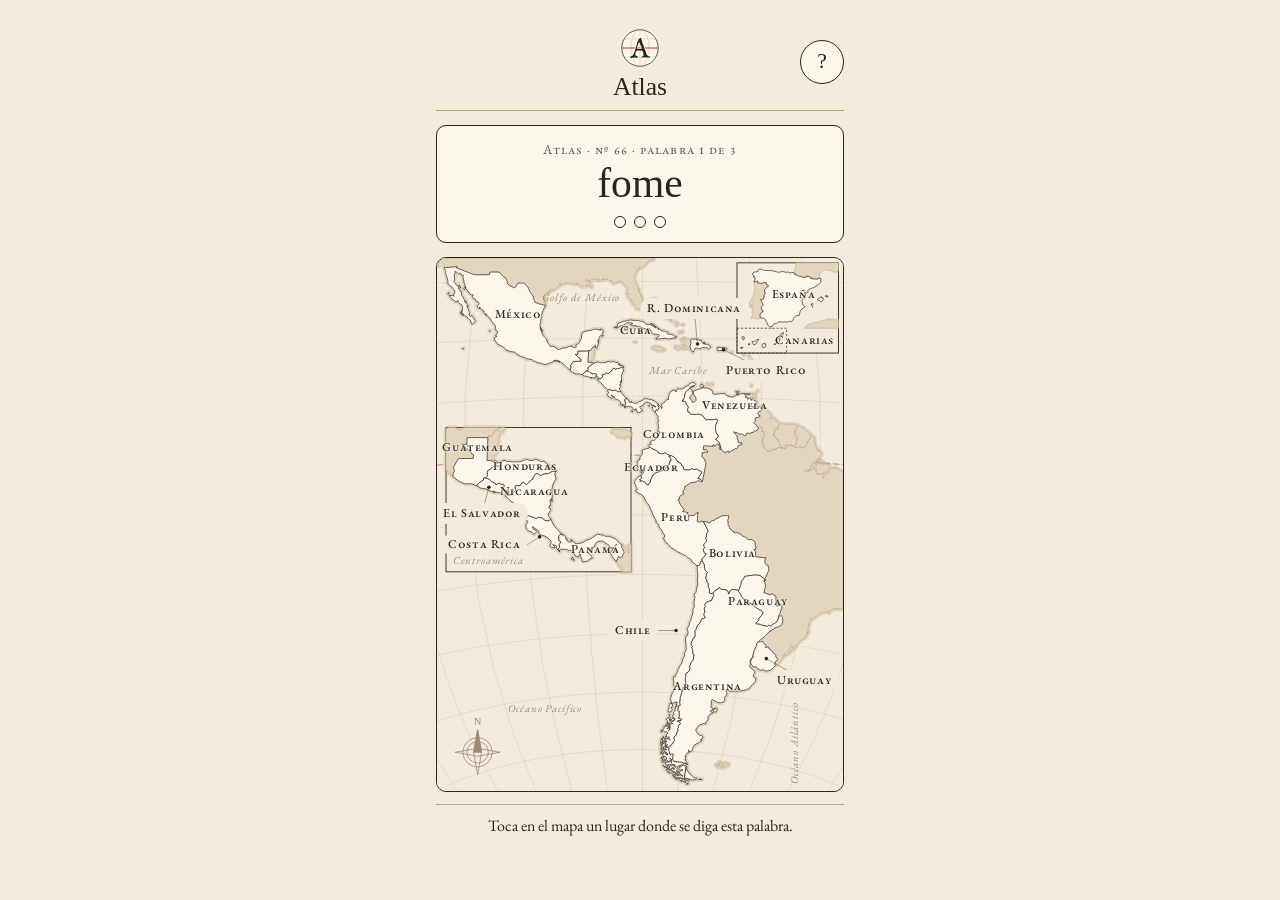
==== index.html @ 0dc93ec5 "Pistas más visibles: brújula, colores por temperatura y «te acercas» Tarjeta de pista con brújula qu" ====
<!doctype html>
<html lang="es">
<head>
  <meta charset="utf-8">
  <meta name="viewport" content="width=device-width, initial-scale=1, viewport-fit=cover">
  <title>Atlas</title>
  <meta name="description" content="Atlas: cada día, tres palabras del español. ¿Sabes dónde se dicen?">
  <meta name="theme-color" content="#F3EBDD">
  <link rel="manifest" href="manifest.json">
  <link rel="icon" href="icons/logo.svg" type="image/svg+xml">
  <link rel="icon" href="icons/favicon-32.png" type="image/png" sizes="32x32">
  <link rel="apple-touch-icon" href="icons/apple-touch-icon.png">
  <meta name="apple-mobile-web-app-capable" content="yes">
  <meta name="apple-mobile-web-app-title" content="Atlas">

  <link rel="preconnect" href="https://fonts.googleapis.com">
  <link rel="preconnect" href="https://fonts.gstatic.com" crossorigin>
  <link href="https://fonts.googleapis.com/css2?family=EB+Garamond:ital,wght@0,400;0,500;0,600;1,400&family=IM+Fell+English:ital@0;1&display=swap" rel="stylesheet">
  <link rel="stylesheet" href="estilos.css">
</head>
<body>
  <!-- Dibujo del logo (la A va en trazado para no depender de la fuente) -->
  <svg width="0" height="0" style="position:absolute" aria-hidden="true">
    <symbol id="logo" viewBox="0 0 200 200">
<circle cx="100" cy="100" r="76" fill="#FBF6EC" stroke="#2B2420" stroke-width="3"/>
<ellipse cx="100" cy="100" rx="38" ry="76" fill="none" stroke="#B9A88A" stroke-width="1.5"/>
<line x1="100" y1="24" x2="100" y2="176" stroke="#B9A88A" stroke-width="1.5"/>
<line x1="34" y1="62" x2="166" y2="62" stroke="#B9A88A" stroke-width="1.5"/>
<line x1="34" y1="138" x2="166" y2="138" stroke="#B9A88A" stroke-width="1.5"/>
<line x1="24" y1="100" x2="176" y2="100" stroke="#A33A2A" stroke-width="4"/>
<path d="M58.34 137.81L58.34 137.81Q58.34 136.72 59.06 136.14Q59.78 135.56 60.76 135.25Q61.74 134.93 62.75 134.73Q63.76 134.53 64.39 134.12L64.39 134.12Q64.57 134.01 64.85 133.75Q65.14 133.49 65.49 133.17Q65.83 132.86 66.18 132.60Q66.52 132.34 66.70 132.22L66.70 132.22L69.46 130.84Q69.98 130.61 70.76 129.51Q71.54 128.42 72.31 127.06Q73.09 125.71 73.78 124.41Q74.48 123.12 74.76 122.48L74.76 122.48Q74.88 122.37 74.94 121.85Q74.99 121.33 74.99 121.04L74.99 121.04Q75.05 120.81 75.22 120.44Q75.40 120.06 75.40 119.95L75.40 119.95Q75.51 119.83 75.80 119.40Q76.09 118.97 76.43 118.51Q76.78 118.05 77.04 117.62Q77.30 117.18 77.36 117.07L77.36 117.07Q77.41 117.01 77.47 116.64Q77.53 116.26 77.59 115.83Q77.64 115.40 77.70 114.99Q77.76 114.59 77.76 114.48L77.76 114.48Q78.11 112.63 78.77 110.76Q79.43 108.89 80.09 107.04Q80.76 105.20 81.27 103.30Q81.79 101.40 81.97 99.44L81.97 99.44L85.94 88.49Q86.75 86.19 86.89 83.62Q87.04 81.06 87.73 78.58L87.73 78.58Q88.71 76.33 90.09 74.17Q91.47 72.01 92.63 69.53L92.63 69.53Q93.03 68.27 93.11 66.85Q93.20 65.44 94.01 64.23L94.01 64.23Q94.30 63.83 95.45 62.68Q96.60 61.53 97.93 60.32Q99.25 59.11 100.52 58.18Q101.79 57.26 102.36 57.26L102.36 57.26Q103.46 57.26 103.86 58.07L103.86 58.07Q104.15 58.30 104.47 58.82Q104.78 59.34 104.78 59.45L104.78 59.45Q105.07 60.49 105.59 61.53Q106.11 62.56 106.45 63.77L106.45 63.77L106.40 65.04Q106.40 65.85 106.77 66.74Q107.14 67.63 107.38 68.21L107.38 68.21Q108.01 70.23 108.50 72.13Q108.99 74.03 109.28 75.93L109.28 75.93Q109.51 77.08 110.03 78.03Q110.54 78.98 110.54 80.19L110.54 80.19L110.49 81.12Q111.52 82.04 112.04 82.79Q112.56 83.54 112.88 84.31Q113.19 85.09 113.51 85.98Q113.83 86.88 114.52 88.14L114.52 88.14Q115.10 89.30 115.38 90.31Q115.67 91.31 115.87 92.35Q116.08 93.39 116.31 94.54Q116.54 95.69 117.05 97.02L117.05 97.02Q117.11 97.31 117.43 98.00Q117.75 98.69 117.75 98.92L117.75 98.92L117.75 101.11Q117.75 101.22 117.98 101.63Q118.21 102.03 118.50 102.52Q118.78 103.01 119.01 103.47Q119.24 103.93 119.24 104.10L119.24 104.10Q119.24 104.16 119.27 104.42Q119.30 104.68 119.33 105.00Q119.36 105.31 119.42 105.60Q119.47 105.89 119.53 105.89L119.53 105.89L121.15 107.50Q121.55 107.85 121.66 108.31Q121.78 108.77 121.84 109.32Q121.89 109.87 121.95 110.41Q122.01 110.96 122.30 111.48L122.30 111.48Q122.99 113.09 123.51 114.79Q124.03 116.49 124.89 118.16L124.89 118.16Q125.41 119.37 125.75 120.73Q126.10 122.08 126.10 123.35L126.10 123.35L126.10 124.04Q126.85 125.37 127.77 126.40Q128.69 127.44 129.27 128.42L129.27 128.42Q129.79 129.69 130.36 130.44Q130.94 131.18 131.49 131.65Q132.04 132.11 132.55 132.37Q133.07 132.63 133.59 132.91L133.59 132.91Q134.86 133.66 136.21 134.01Q137.57 134.35 139.64 134.70L139.64 134.70L141.25 135.10Q142.00 135.56 142.18 136.46Q142.35 137.35 142.35 137.98L142.35 137.98Q142.35 139.19 141.40 139.74Q140.45 140.29 139.47 140.29L139.47 140.29L134.57 140L133.36 140Q133.07 139.77 132.58 139.63Q132.09 139.48 131.57 139.42Q131.06 139.37 130.62 139.37Q130.19 139.37 130.08 139.31L130.08 139.31L123.22 139.31Q122.76 138.67 122.38 138.59Q122.01 138.50 121.32 138.50L121.32 138.50Q118.96 138.50 116.39 139.11Q113.83 139.71 110.95 139.71L110.95 139.71L109.68 139.71Q108.76 139.71 107.92 139.65Q107.09 139.60 106.45 139.19L106.45 139.19Q106.17 139.02 106.17 138.21L106.17 138.21L106.28 137.29Q106.40 137.00 106.40 136.77Q106.40 136.54 106.40 136.43L106.40 136.43Q106.40 136.02 106.74 135.91L106.74 135.91Q107.78 135.45 109.10 135.22Q110.43 134.99 111.64 134.70Q112.85 134.41 113.68 133.89Q114.52 133.37 114.52 132.34L114.52 132.34L114.52 132.22Q114.46 130.90 114.32 129.20Q114.17 127.50 114.17 125.83L114.17 125.83Q114.17 125.25 113.80 124.62Q113.42 123.98 113.37 123.46L113.37 123.46L113.37 119.95Q113.25 119.20 112.65 117.56Q112.04 115.92 111.15 114.30Q110.26 112.69 109.22 111.45Q108.18 110.21 107.14 110.21L107.14 110.21Q105.65 110.21 104.06 110.85Q102.48 111.48 100.86 111.48L100.86 111.48Q99.48 111.48 98.24 110.93Q97.00 110.38 95.33 110.38L95.33 110.38L91.65 110.38Q90.44 110.38 89.20 110.53Q87.96 110.67 86.92 111.31L86.92 111.31Q85.13 112.34 83.64 114.10Q82.14 115.86 81.45 118.45L81.45 118.45L81.04 122.48Q81.04 122.60 80.93 123.06Q80.81 123.52 80.70 124.04Q80.58 124.56 80.47 124.99Q80.35 125.42 80.35 125.54L80.35 125.54Q80.35 125.65 80.29 125.88Q80.24 126.11 80.24 126.34L80.24 126.34Q80.24 127.38 80.58 127.84Q80.93 128.30 81.45 129.23L81.45 129.23Q81.74 129.74 82.23 130.61Q82.71 131.47 83.23 132.11L83.23 132.11Q84.04 132.80 85.39 133.20Q86.75 133.60 88.07 134.07Q89.40 134.53 90.35 135.22Q91.30 135.91 91.30 137.12L91.30 137.12L91.30 137.52Q91.01 139.77 89.63 140.49Q88.25 141.21 86.06 141.21L86.06 141.21L81.04 139.88L78.97 139.88Q77.93 139.88 76.84 139.94Q75.74 140 74.73 140.12Q73.73 140.23 72.95 140.43Q72.17 140.63 71.77 140.92L71.77 140.92Q70.33 140.92 68.92 140.98Q67.50 141.04 66.38 141.09Q65.26 141.15 64.54 141.18Q63.82 141.21 63.70 141.21L63.70 141.21Q62.95 141.21 62.03 140.98Q61.11 140.75 60.27 140.29Q59.44 139.83 58.89 139.22Q58.34 138.62 58.34 137.81ZM88.02 98.75L88.02 98.75Q87.96 99.38 87.90 99.98Q87.84 100.59 87.84 101.11L87.84 101.11Q87.84 102.72 88.59 103.27Q89.34 103.82 90.90 103.82L90.90 103.82Q91.07 103.82 91.18 103.70L91.18 103.70Q91.24 103.64 91.30 103.53L91.30 103.53Q91.42 103.53 92.08 103.41Q92.74 103.30 93.03 103.24L93.03 103.24Q93.55 103.30 94.04 103.41Q94.53 103.53 94.81 103.53L94.81 103.53L103.86 103.53Q107.78 103.53 107.78 99.96L107.78 99.96Q107.78 99.44 107.40 98.63Q107.03 97.82 106.51 96.87Q105.99 95.92 105.50 94.89Q105.01 93.85 104.78 92.87L104.78 92.87Q104.78 92.47 104.49 92.18L104.49 92.18L101.79 88.14Q101.79 87.86 101.58 87.57Q101.38 87.28 101.27 86.99L101.27 86.99L100.98 85.78Q100.69 84.57 100.29 82.84Q99.88 81.12 99.31 79.56Q98.73 78.00 98.01 76.91Q97.29 75.81 96.43 75.81L96.43 75.81Q95.91 75.81 95.10 77.31Q94.30 78.81 93.35 81.12Q92.39 83.42 91.44 86.21Q90.49 89.01 89.74 91.54Q89.00 94.08 88.51 96.07Q88.02 98.05 88.02 98.75Z" fill="#2B2420" stroke="#FBF6EC" stroke-width="7" stroke-linejoin="round" paint-order="stroke"/>
    </symbol>
  </svg>

  <!-- Portada de arranque: se desvanece en cuanto el juego está listo -->
  <div class="portada" id="portada" aria-hidden="true">
    <svg class="portada__logo"><use href="#logo"/></svg>
    <p class="portada__nombre">Atlas</p>
  </div>

  <div class="pagina">
    <header class="cabecera">
      <div class="cabecera__hueco" aria-hidden="true"></div>
      <h1 class="marca">
        <svg class="marca__logo" aria-hidden="true"><use href="#logo"/></svg>
        <span class="marca__nombre">Atlas</span>
      </h1>
      <button class="boton-icono" id="boton-ayuda" type="button" aria-label="Cómo se juega">?</button>
    </header>

    <p class="aviso-prueba" id="aviso-prueba" hidden></p>

    <main id="juego" aria-live="polite">
      <!-- Palabra en juego (hay tres al día, una tras otra) -->
      <section class="tarjeta palabra" id="palabra-bloque">
        <p class="palabra__numero" id="palabra-numero">Atlas</p>
        <h2 class="palabra__texto" id="palabra-texto">…</h2>
        <p class="palabra__significado" id="palabra-significado" hidden></p>
        <p class="palabra__significado" id="palabra-error" hidden></p>
        <p class="palabra__region" id="palabra-region" hidden></p>
        <div class="intentos" id="intentos" aria-label="Intentos"></div>
      </section>

      <!-- Mapa: se dibuja desde juego.js con los contornos de mapa-trazados.js y los nombres de mapa.js -->
      <section class="mapa" id="mapa" aria-label="Mapa del mundo hispanohablante"></section>

      <!-- Barra con la última pista y el botón para pasar a la siguiente palabra
           (el lugar elegido se confirma con el bocadillo que sale en el mapa) -->
      <div class="barra" id="barra">
        <p class="barra__pista" id="pista">Toca en el mapa un lugar donde se diga esta palabra.</p>
        <!-- Tarjeta de pista tras un fallo: brújula, temperatura y si te acercas -->
        <div class="pista" id="pista-tarjeta" hidden>
          <div class="pista__brujula" aria-hidden="true">
            <svg class="pista__flecha" id="pista-flecha" viewBox="0 0 20 20">
              <path d="M10 2 L16 10 H12 V18 H8 V10 H4 Z" fill="currentColor" />
            </svg>
          </div>
          <div class="pista__texto">
            <p class="pista__temperatura">
              <span id="pista-temperatura"></span>
              <span class="termometro" aria-hidden="true"><i></i><i></i><i></i></span>
            </p>
            <p class="pista__rumbo" id="pista-rumbo"></p>
            <p class="pista__detalle" id="pista-detalle"></p>
          </div>
        </div>
        <button class="boton boton--principal" id="boton-siguiente" type="button" hidden>Siguiente palabra</button>
      </div>

      <!-- Resultado (aparece al terminar) -->
      <section class="resultado" id="resultado" hidden>
        <div class="tarjeta">
          <h2 class="resultado__titulo" id="resultado-titulo"></h2>
        </div>

        <!-- Una tarjeta por palabra: solución, equivalentes y curiosidad (se crean desde juego.js) -->
        <div id="resultado-palabras"></div>

        <div class="tarjeta">
          <h3 class="subtitulo">Estadísticas</h3>
          <div class="estadisticas" id="estadisticas"></div>
          <button class="boton boton--principal boton--ancho" id="boton-compartir" type="button">Compartir</button>
          <a class="boton boton--ancho boton--enlace" data-almanaque-volver hidden href="https://joseleking.github.io/Almanaque/">☜ Regresar al Almanaque</a>
          <p class="copiado" id="copiado" role="status"></p>
          <p class="cuenta-atras">Próximas palabras en <span id="cuenta-atras">--:--:--</span></p>
        </div>
      </section>
    </main>
  </div>

  <!-- Ayuda -->
  <dialog class="dialogo" id="ayuda" aria-labelledby="ayuda-titulo">
    <h2 class="dialogo__titulo" id="ayuda-titulo">Cómo se juega</h2>
    <p>Cada día aparecen tres palabras del español que solo se usan en algunos lugares del mundo hispanohablante. Se juegan una tras otra.</p>
    <p>Con cada una, <strong>toca en el mapa un lugar donde se diga</strong> y confirma. Si se usa en varios sitios, vale cualquiera. Tienes <strong>tres intentos por palabra</strong>.</p>
    <h3 class="subtitulo">Pistas</h3>
    <ul class="dialogo__lista">
      <li><strong>Al primer fallo</strong>, una flecha señala hacia el lugar correcto más cercano y te dice si estás <em>caliente</em> (a menos de 1.500 km), <em>templado</em> (a menos de 4.000 km) o <em>frío</em>. Desde el segundo fallo, también te dice si <em>te acercas</em> o <em>te alejas</em>.</li>
      <li><strong>Al segundo fallo</strong>, se desvela la región: Caribe, Andes, Cono Sur…</li>
      <li><strong>Al tercero</strong>, verás la solución y pasarás a la siguiente palabra.</li>
    </ul>
    <p>Hay tres palabras nuevas cada día a medianoche (hora de España). Para mantener la racha, acierta las tres.</p>
    <form method="dialog">
      <button class="boton boton--principal boton--ancho" type="submit">A jugar</button>
    </form>
  </dialog>

  <script src="volver-almanaque.js" defer></script>
  <script src="mapa-trazados.js"></script>
  <script src="mapa.js"></script>
  <script src="juego.js"></script>
</body>
</html>
---- estilos.css ----
/* Atlas · estilos.css
   Papel antiguo, tinta y grabado, como el resto de la colección de Almanaque. */

:root {
  --fondo: #F3EBDD;     /* papel de la página */
  --papel: #FBF6EC;     /* tarjetas y tierra de los países del juego */
  --tinta: #2B2420;     /* texto y bordes */
  --relleno: #E3D6BE;   /* tono secundario */
  --linea: #B9A88A;     /* líneas suaves */
  --acento: #A33A2A;    /* rojo teja: aciertos, solución, botones principales */

  /* Temperatura de las pistas */
  --frio: #3F6A8A;      /* azul tinta apagado */
  --templado: #C08A2E;  /* ocre */
  --caliente: var(--acento);

  --titulos: 'IM Fell English', Georgia, 'Times New Roman', serif;
  --texto: 'EB Garamond', Georgia, 'Times New Roman', serif;
  --radio: 10px;
  --ancho-max: 440px;
}

*, *::before, *::after { box-sizing: border-box; }

html { -webkit-text-size-adjust: 100%; }

body {
  margin: 0;
  background: var(--fondo);
  color: var(--tinta);
  font-family: var(--texto);
  font-size: 18px;
  line-height: 1.4;
  -webkit-tap-highlight-color: transparent;
}

button { font: inherit; color: inherit; }

[hidden] { display: none !important; }

.pagina {
  max-width: var(--ancho-max);
  margin: 0 auto;
  padding: 0 max(16px, env(safe-area-inset-right)) 24px max(16px, env(safe-area-inset-left));
}

/* ---------- Portada de arranque ---------- */

.portada {
  position: fixed;
  inset: 0;
  z-index: 20;
  display: flex;
  flex-direction: column;
  align-items: center;
  justify-content: center;
  gap: 18px;
  padding: env(safe-area-inset-top) 16px env(safe-area-inset-bottom);
  background: var(--fondo);
  transition: opacity .45s ease, visibility 0s .45s;
}

.portada--fuera { opacity: 0; visibility: hidden; }

.portada__logo {
  width: 136px;
  height: 136px;
  animation: asomar .6s ease-out both;
}

.portada__nombre {
  margin: 0;
  font-family: var(--titulos);
  font-size: clamp(2.6rem, 12vw, 3.4rem);
  line-height: 1;
  animation: asomar .6s .15s ease-out both;
}

@keyframes asomar {
  from { opacity: 0; transform: scale(.92); }
}

/* ---------- Cabecera ---------- */

.cabecera {
  display: grid;
  grid-template-columns: 44px 1fr 44px;
  align-items: center;
  padding: 12px 0 10px;
  border-bottom: 1px solid var(--linea);
}

.marca {
  margin: 0;
  display: flex;
  flex-direction: column;
  align-items: center;
  font-weight: normal;
}

.marca__logo { width: 48px; height: 48px; display: block; }

.marca__nombre {
  font-family: var(--titulos);
  font-size: 1.6rem;
  line-height: 1;
  margin-top: 2px;
}

.boton-icono {
  width: 44px;
  height: 44px;
  border: 1px solid var(--tinta);
  border-radius: 50%;
  background: var(--papel);
  font-family: var(--titulos);
  font-size: 1.35rem;
  line-height: 1;
  cursor: pointer;
}

.etiqueta:focus-visible { outline: none; }

.boton-icono:focus-visible,
.boton:focus-visible,
.etiqueta:focus-visible .etiqueta__nombre {
  outline: 2px solid var(--acento);
  outline-offset: 2px;
}

.aviso-prueba {
  margin: 10px 0 0;
  padding: 6px 10px;
  border: 1px dashed var(--acento);
  border-radius: var(--radio);
  color: var(--acento);
  font-size: .9rem;
  text-align: center;
}

/* ---------- Tarjetas y botones ---------- */

.tarjeta {
  background: var(--papel);
  border: 1px solid var(--tinta);
  border-radius: var(--radio);
  padding: 14px 16px;
  margin-top: 14px;
}

.subtitulo {
  font-family: var(--titulos);
  font-weight: normal;
  font-size: 1.2rem;
  margin: 0 0 8px;
}

.boton {
  min-height: 46px;
  padding: 8px 18px;
  border: 1px solid var(--tinta);
  border-radius: var(--radio);
  background: var(--papel);
  cursor: pointer;
  font-size: 1.05rem;
}

.boton--principal {
  background: var(--acento);
  border-color: var(--acento);
  color: var(--papel);
}

.boton--ancho { width: 100%; }

.boton--enlace {
  display: flex;
  align-items: center;
  justify-content: center;
  margin-top: 10px;
  color: inherit;
  text-decoration: none;
}

.boton:disabled {
  background: var(--relleno);
  border-color: var(--linea);
  color: var(--tinta);
  opacity: .7;
  cursor: default;
}

/* ---------- Palabra del día ---------- */

.palabra { text-align: center; }

.palabra__numero {
  margin: 0;
  font-size: .85rem;
  letter-spacing: .08em;
  font-variant: small-caps;
  opacity: .75;
}

.palabra__texto {
  margin: 2px 0 0;
  font-family: var(--titulos);
  font-weight: normal;
  font-size: 2.6rem;
  line-height: 1.1;
  overflow-wrap: anywhere;
}

.palabra__significado {
  margin: 4px 0 0;
  font-style: italic;
  font-size: 1.15rem;
}

.palabra__region {
  margin: 8px auto 0;
  display: inline-block;
  padding: 2px 12px;
  border: 1px solid var(--acento);
  border-radius: 999px;
  color: var(--acento);
  font-size: .95rem;
  animation: fundido .4s ease both;
}

.intentos {
  display: flex;
  justify-content: center;
  gap: 8px;
  margin-top: 10px;
}

.intento {
  width: 12px;
  height: 12px;
  border: 1px solid var(--tinta);
  border-radius: 50%;
  background: var(--papel);
}

.intento--fallo { background: var(--tinta); }
.intento--acierto { background: var(--acento); border-color: var(--acento); }
.intento[data-temperatura="frio"] { background: var(--frio); border-color: var(--frio); }
.intento[data-temperatura="templado"] { background: var(--templado); border-color: var(--templado); }
.intento[data-temperatura="caliente"] { background: var(--caliente); border-color: var(--caliente); }

/* ---------- Mapa ---------- */

.mapa {
  position: relative;
  container-type: inline-size;
  aspect-ratio: 360 / 472;
  margin-top: 14px;
  background: var(--fondo);
  border: 1px solid var(--tinta);
  border-radius: var(--radio);
  overflow: hidden;
  /* doble filete interior, como el marco de un grabado */
  box-shadow: inset 0 0 0 3px var(--papel), inset 0 0 0 4px var(--linea);
}

.mapa__lienzo {
  position: absolute;
  inset: 0;
  width: 100%;
  height: 100%;
  display: block;
}

.mapa__mar { fill: var(--fondo); }

.mapa__reticula {
  fill: none;
  stroke: var(--linea);
  stroke-width: .4;
  opacity: .55;
}

.mapa__ecuador {
  fill: none;
  stroke: var(--acento);
  stroke-width: .8;
  stroke-dasharray: 5 3;
  opacity: .6;
}

/* Halo de costa: líneas de agua alrededor de la tierra */
.mapa__costa {
  fill: none;
  stroke: var(--linea);
  stroke-width: 4;
  stroke-linejoin: round;
  opacity: .35;
}

.mapa__otros {
  fill: var(--relleno);
  stroke: var(--linea);
  stroke-width: .5;
  stroke-linejoin: round;
}

.mapa__rotulo {
  font-family: var(--texto);
  font-style: italic;
  font-size: 9.5px;
  letter-spacing: .08em;
  fill: #9C8B6E;
}

.mapa__rosa { fill: none; stroke: #9C8B6E; stroke-width: .7; }
.mapa__rosa-norte { fill: #9C8B6E; }
.mapa__rosa text {
  fill: #9C8B6E;
  stroke: none;
  font-family: var(--titulos);
  font-size: 9px;
}

.mapa__marco {
  fill: none;
  stroke: var(--tinta);
  stroke-width: .8;
}
.mapa__mar.mapa__marco { fill: var(--fondo); }
.mapa__marco--canarias { stroke-width: .6; stroke-dasharray: 2 1.5; }

.mapa__guia {
  stroke: var(--tinta);
  stroke-width: .5;
  opacity: .7;
}

.mapa__ancla { fill: var(--tinta); }

/* Países del juego */
.pais {
  fill: var(--papel);
  stroke: var(--tinta);
  stroke-width: .6;
  stroke-linejoin: round;
  cursor: pointer;
  transition: fill .2s;
}

.pais--encima { fill: #F1E6D2; }
@media (hover: hover) {
  .pais:hover { fill: #F1E6D2; }
}

.pais[data-estado="elegido"] { fill: #EBCFC2; }
.pais[data-estado="fallo"] { fill: url(#rayado); cursor: default; }
.pais[data-estado="correcto"] { fill: var(--acento); stroke: #7E2B1F; cursor: default; }
.mapa--terminado .pais { cursor: default; }

/* Nombres de los países: botones de al menos 44 × 44 px */
.etiqueta {
  position: absolute;
  transform: translate(-50%, -50%);
  display: flex;
  align-items: center;
  justify-content: center;
  gap: 1px;
  min-width: 44px;
  min-height: 44px;
  padding: 0;
  border: 0;
  background: none;
  color: var(--tinta);
  font-family: var(--texto);
  font-size: clamp(10px, 3cqi, 12.5px);
  font-weight: 500;
  font-variant: small-caps;
  letter-spacing: .05em;
  line-height: 1;
  white-space: nowrap;
  cursor: pointer;
  touch-action: manipulation;
}

.etiqueta__nombre {
  padding: 3px 6px 4px;
  border: 1px solid transparent;
  border-radius: 999px;
  /* halo de papel para que se lea encima de las líneas */
  text-shadow: 0 0 2px var(--papel), 0 0 2px var(--papel), 0 0 3px var(--papel);
  transition: background-color .2s, border-color .2s, color .2s;
}

/* Nombre a la izquierda del punto (su final queda junto a la línea guía) */
.etiqueta--izquierda { transform: translate(-100%, -50%); justify-content: flex-end; }

/* Los nombres escritos en el mar tapan la línea guía */
.etiqueta--mar .etiqueta__nombre {
  background: var(--fondo);
  text-shadow: none;
}

@media (hover: hover) {
  .etiqueta:not(:disabled):hover .etiqueta__nombre { border-color: var(--linea); }
}

.etiqueta[data-estado="elegido"] .etiqueta__nombre {
  background: var(--papel);
  border-color: var(--tinta);
  font-weight: 600;
}

.etiqueta[data-estado="fallo"] { cursor: default; }
.etiqueta[data-estado="fallo"] .etiqueta__nombre {
  color: rgba(43, 36, 32, .65);
  text-decoration: line-through;
  text-decoration-color: var(--acento);
}

.etiqueta[data-estado="correcto"] { cursor: default; }
.etiqueta[data-estado="correcto"] .etiqueta__nombre {
  background: var(--papel);
  border-color: var(--acento);
  color: var(--acento);
  font-weight: 600;
  text-shadow: none;
}

.etiqueta:disabled:not([data-estado]) { cursor: default; }

/* Al terminar, los lugares que no son la respuesta quedan en segundo plano */
.mapa--terminado .etiqueta:not([data-estado]) { opacity: .5; }

/* Destello breve al tocar */
.destello { animation: destello .45s ease; }

@keyframes destello {
  35% { background-color: #fff; box-shadow: 0 0 0 4px rgba(163, 58, 42, .18); }
  100% { box-shadow: 0 0 0 0 rgba(163, 58, 42, 0); }
}

.flecha {
  width: 14px;
  height: 14px;
  display: block;
  color: var(--acento);
  animation: fundido .5s ease both;
}

/* Color de la temperatura: flechas del mapa y tarjeta de pista */
[data-temperatura="frio"] { --temperatura: var(--frio); }
[data-temperatura="templado"] { --temperatura: var(--templado); }
[data-temperatura="caliente"] { --temperatura: var(--caliente); }

.flecha[data-temperatura] { color: var(--temperatura); }

/* Bocadillo para confirmar junto al lugar elegido */
.bocadillo {
  position: absolute;
  z-index: 1;
  min-height: 36px;
  padding: 6px 14px;
  border: 1px solid var(--acento);
  border-radius: 999px;
  background: var(--acento);
  color: var(--papel);
  font-size: .95rem;
  line-height: 1.1;
  white-space: nowrap;
  cursor: pointer;
  touch-action: manipulation;
  box-shadow: 0 2px 6px rgba(43, 36, 32, .25);
  animation: fundido .2s ease both;
}

/* Pico que señala el nombre elegido */
.bocadillo::after {
  content: '';
  position: absolute;
  left: var(--pico, 50%);
  top: 100%;
  margin-left: -6px;
  border: 6px solid transparent;
  border-top-color: var(--acento);
}

.bocadillo--debajo::after {
  top: auto;
  bottom: 100%;
  border-top-color: transparent;
  border-bottom-color: var(--acento);
}

.bocadillo:focus-visible { outline: 2px solid var(--tinta); outline-offset: 2px; }

@keyframes fundido {
  from { opacity: 0; }
  to { opacity: 1; }
}

/* ---------- Barra de elección ---------- */

.barra {
  position: sticky;
  bottom: 0;
  z-index: 2;
  margin: 12px -16px 0;
  padding: 10px 16px max(12px, env(safe-area-inset-bottom));
  background: var(--fondo);
  border-top: 1px solid var(--linea);
  display: grid;
  gap: 8px;
}

.barra__pista {
  margin: 0;
  min-height: 1.4em;
  text-align: center;
  font-size: 1rem;
}

.barra__pista strong { font-weight: 600; }

.barra__pista .flecha {
  display: inline-block;
  vertical-align: -2px;
  margin: 0 2px;
}

/* Tarjeta de pista tras un fallo */
.pista {
  display: flex;
  align-items: center;
  gap: 14px;
  padding: 10px 14px;
  background: var(--papel);
  border: 1px solid var(--linea);
  border-left: 5px solid var(--temperatura, var(--linea));
  border-radius: var(--radio);
}

.pista--nueva { animation: aparece-pista .35s ease both; }

@keyframes aparece-pista {
  from { opacity: 0; transform: translateY(6px); }
  to { opacity: 1; transform: none; }
}

/* Brújula con la flecha hacia el lugar correcto más cercano */
.pista__brujula {
  position: relative;
  flex: none;
  width: 44px;
  height: 44px;
  display: grid;
  place-items: center;
  border: 1.5px solid var(--temperatura, var(--linea));
  border-radius: 50%;
  background: var(--fondo);
}

/* Marca del norte */
.pista__brujula::before {
  content: '';
  position: absolute;
  top: -1px;
  left: 50%;
  width: 2px;
  height: 6px;
  margin-left: -1px;
  background: var(--linea);
}

.pista__flecha {
  width: 26px;
  height: 26px;
  color: var(--temperatura, var(--tinta));
  transition: transform .6s cubic-bezier(.3, 1.4, .5, 1);
}

.pista__texto { min-width: 0; }

.pista__texto p { margin: 0; }

.pista__temperatura {
  display: flex;
  align-items: center;
  gap: 8px;
  color: var(--temperatura, var(--tinta));
  font-weight: 600;
  font-variant: small-caps;
  text-transform: lowercase;
  letter-spacing: .06em;
  font-size: 1.15rem;
  line-height: 1.1;
}

/* Termómetro de tres segmentos: frío llena uno, templado dos, caliente tres */
.termometro { display: inline-flex; gap: 3px; }

.termometro i {
  width: 10px;
  height: 7px;
  border: 1px solid var(--temperatura, var(--linea));
  border-radius: 2px;
  transition: background-color .3s ease;
}

[data-temperatura="frio"] .termometro i:nth-child(-n+1),
[data-temperatura="templado"] .termometro i:nth-child(-n+2),
[data-temperatura="caliente"] .termometro i { background: var(--temperatura); }

.pista__rumbo { font-size: 1.05rem; }

.pista__detalle {
  color: rgba(43, 36, 32, .7);
  font-size: .9rem;
}

/* ---------- Resultado ---------- */

.resultado { animation: fundido .5s ease both; }

.resultado__titulo {
  margin: 0;
  font-family: var(--titulos);
  font-weight: normal;
  font-size: 1.6rem;
  text-align: center;
}

.resultado__lugares { margin: 6px 0 0; text-align: center; }

/* Tarjeta de cada palabra del día */
.resultado__veredicto {
  margin: 0;
  text-align: center;
  font-size: .85rem;
  letter-spacing: .08em;
  font-variant: small-caps;
  opacity: .75;
}

.resultado__veredicto--acierto { color: var(--acento); opacity: 1; }

.resultado__texto {
  margin: 0;
  font-family: var(--titulos);
  font-weight: normal;
  font-size: 1.9rem;
  line-height: 1.1;
  text-align: center;
  overflow-wrap: anywhere;
}

.resultado__palabra .subtitulo { margin-top: 14px; }

/* Desplegable: se abre tocando la palabra */
.resultado__resumen {
  display: block;
  list-style: none;
  cursor: pointer;
}

.resultado__resumen::-webkit-details-marker { display: none; }

.resultado__resumen:focus-visible {
  outline: 2px solid var(--acento);
  outline-offset: 4px;
}

.resultado__mas {
  display: block;
  margin-top: 8px;
  text-align: center;
  font-size: .85rem;
  letter-spacing: .08em;
  font-variant: small-caps;
  color: var(--acento);
}

.resultado__mas::after {
  content: ' ▾';
  display: inline-block;
  transition: transform .2s ease;
}

details[open] .resultado__mas::after { transform: rotate(180deg); }

.equivalentes {
  margin: 0;
  display: grid;
  grid-template-columns: auto 1fr;
  gap: 4px 14px;
}

.equivalentes dt { opacity: .75; }
.equivalentes dd { margin: 0; font-style: italic; }

.curiosidad { margin: 0; }

.estadisticas {
  display: grid;
  grid-template-columns: repeat(4, 1fr);
  gap: 6px;
  margin-bottom: 14px;
  text-align: center;
}

.estadistica__numero {
  display: block;
  font-family: var(--texto);
  font-variant-numeric: lining-nums;
  font-weight: 500;
  font-size: 1.8rem;
  line-height: 1.1;
}

.estadistica__nombre {
  display: block;
  font-size: .8rem;
  line-height: 1.15;
  opacity: .75;
}

.copiado {
  margin: 6px 0 0;
  min-height: 1.3em;
  text-align: center;
  font-size: .9rem;
  font-style: italic;
}

.cuenta-atras {
  margin: 6px 0 0;
  text-align: center;
  font-size: .95rem;
}

#cuenta-atras { font-variant-numeric: tabular-nums; font-weight: 500; }

/* ---------- Diálogo de ayuda ---------- */

.dialogo {
  width: min(92vw, 400px);
  max-height: 88vh;
  padding: 18px 20px;
  border: 1px solid var(--tinta);
  border-radius: var(--radio);
  background: var(--papel);
  color: var(--tinta);
}

.dialogo::backdrop { background: rgba(43, 36, 32, .35); }

.dialogo__titulo {
  margin: 0 0 8px;
  font-family: var(--titulos);
  font-weight: normal;
  font-size: 1.6rem;
  text-align: center;
}

.dialogo p { margin: 0 0 10px; }
.dialogo .subtitulo { margin-top: 4px; }

.dialogo__lista { margin: 0 0 12px; padding-left: 1.1em; }
.dialogo__lista li { margin-bottom: 6px; }

.dialogo form { margin-top: 14px; }

/* ---------- Escritorio ---------- */

@media (min-width: 600px) {
  .pagina { padding-top: 12px; }
  .barra { margin-left: 0; margin-right: 0; padding-left: 0; padding-right: 0; }
}

@media (prefers-reduced-motion: reduce) {
  *, *::before, *::after { animation: none !important; transition: none !important; }
}

/* ---------- Página de reinicio (/reiniciar/) ---------- */

.reinicio { text-align: center; }
.reinicio p { margin: 10px 0 16px; }

.reinicio__volver {
  display: flex;
  align-items: center;
  justify-content: center;
  margin-top: 10px;
  color: var(--tinta);
  text-decoration: none;
}
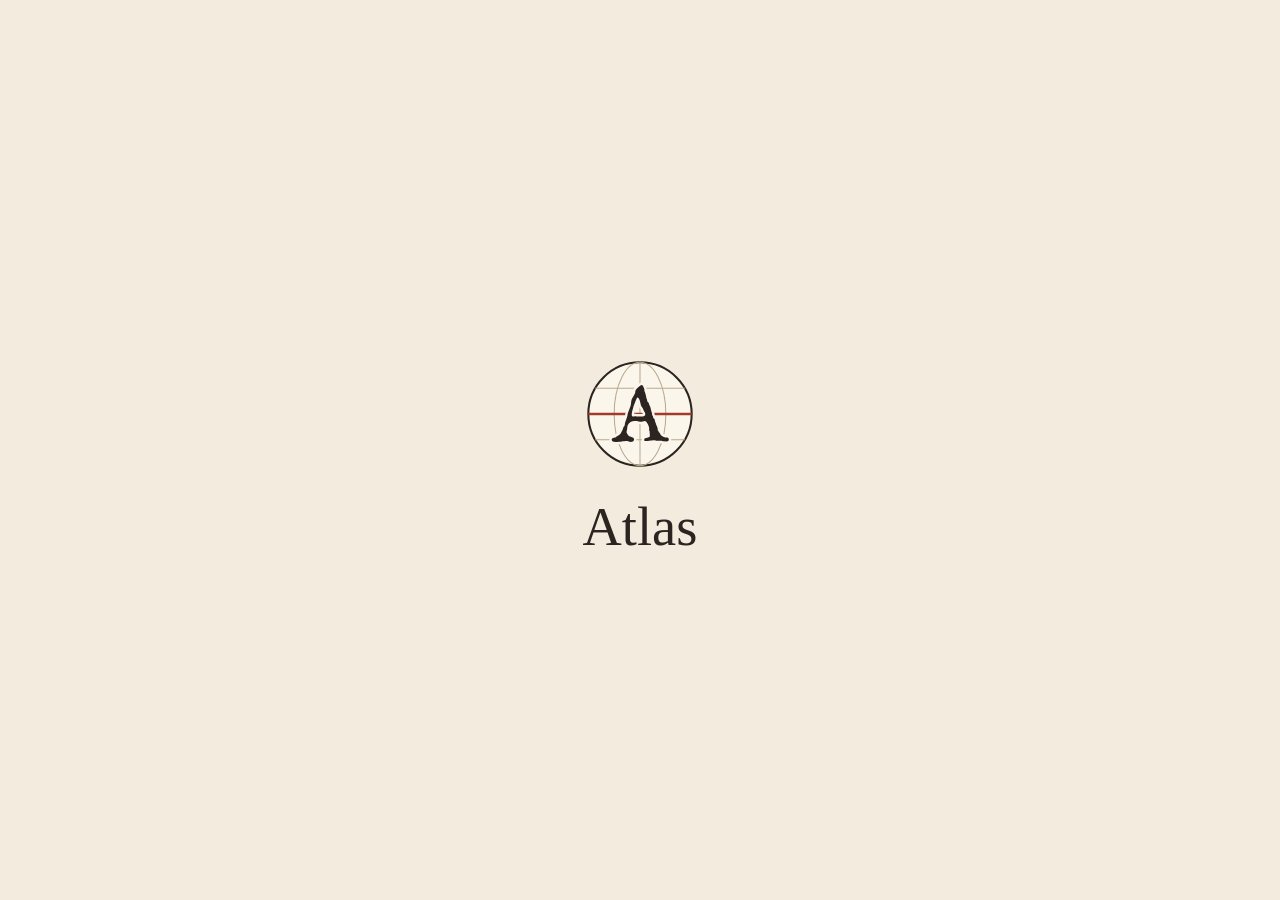
==== commit 0350dac7: "Botón «Siguiente palabra» en el centro del mapa Co-Authored-By: Claude Opus 5.5 <noreply@anthropic.c" ====
--- a/index.html
+++ b/index.html
@@ -62,9 +62,12 @@
       </section>
 
       <!-- Mapa: se dibuja desde juego.js con los contornos de mapa-trazados.js y los nombres de mapa.js -->
-      <section class="mapa" id="mapa" aria-label="Mapa del mundo hispanohablante"></section>
+      <section class="mapa" id="mapa" aria-label="Mapa del mundo hispanohablante">
+        <!-- Al acabar una palabra, el botón para seguir aparece en el centro del mapa -->
+        <button class="boton boton--principal mapa__siguiente" id="boton-siguiente" type="button" hidden>Siguiente palabra →</button>
+      </section>
 
-      <!-- Barra con la última pista y el botón para pasar a la siguiente palabra
+      <!-- Barra con la última pista
            (el lugar elegido se confirma con el bocadillo que sale en el mapa) -->
       <div class="barra" id="barra">
         <p class="barra__pista" id="pista">Toca en el mapa un lugar donde se diga esta palabra.</p>
@@ -84,7 +87,6 @@
             <p class="pista__detalle" id="pista-detalle"></p>
           </div>
         </div>
-        <button class="boton boton--principal" id="boton-siguiente" type="button" hidden>Siguiente palabra</button>
       </div>
 
       <!-- Resultado (aparece al terminar) -->
@@ -119,7 +121,7 @@
       <li><strong>Al segundo fallo</strong>, se desvela la región: Caribe, Andes, Cono Sur…</li>
       <li><strong>Al tercero</strong>, verás la solución y pasarás a la siguiente palabra.</li>
     </ul>
-    <p>Hay tres palabras nuevas cada día a medianoche (hora de España). Para mantener la racha, acierta las tres.</p>
+    <p>Hay tres palabras nuevas cada día a medianoche (hora de España). Cada día que juegas suma a tu racha, aciertes o no; solo se pierde si te saltas un día.</p>
     <form method="dialog">
       <button class="boton boton--principal boton--ancho" type="submit">A jugar</button>
     </form>
--- a/estilos.css
+++ b/estilos.css
@@ -499,6 +499,30 @@
   to { opacity: 1; }
 }
 
+/* Botón «Siguiente palabra», en el centro del mapa al acabar cada palabra */
+.mapa__siguiente {
+  position: absolute;
+  top: 50%;
+  left: 50%;
+  z-index: 3;
+  transform: translate(-50%, -50%);
+  min-height: 54px;
+  padding: 12px 28px;
+  border-radius: 999px;
+  font-size: 1.2rem;
+  white-space: nowrap;
+  touch-action: manipulation;
+  box-shadow: 0 0 0 4px var(--papel), 0 6px 18px rgba(43, 36, 32, .35);
+  animation: aparecer-siguiente .35s ease-out;
+}
+
+.mapa__siguiente[hidden] { display: none; }
+
+@keyframes aparecer-siguiente {
+  from { opacity: 0; transform: translate(-50%, -50%) scale(.85); }
+  to   { opacity: 1; transform: translate(-50%, -50%) scale(1); }
+}
+
 /* ---------- Barra de elección ---------- */
 
 .barra {
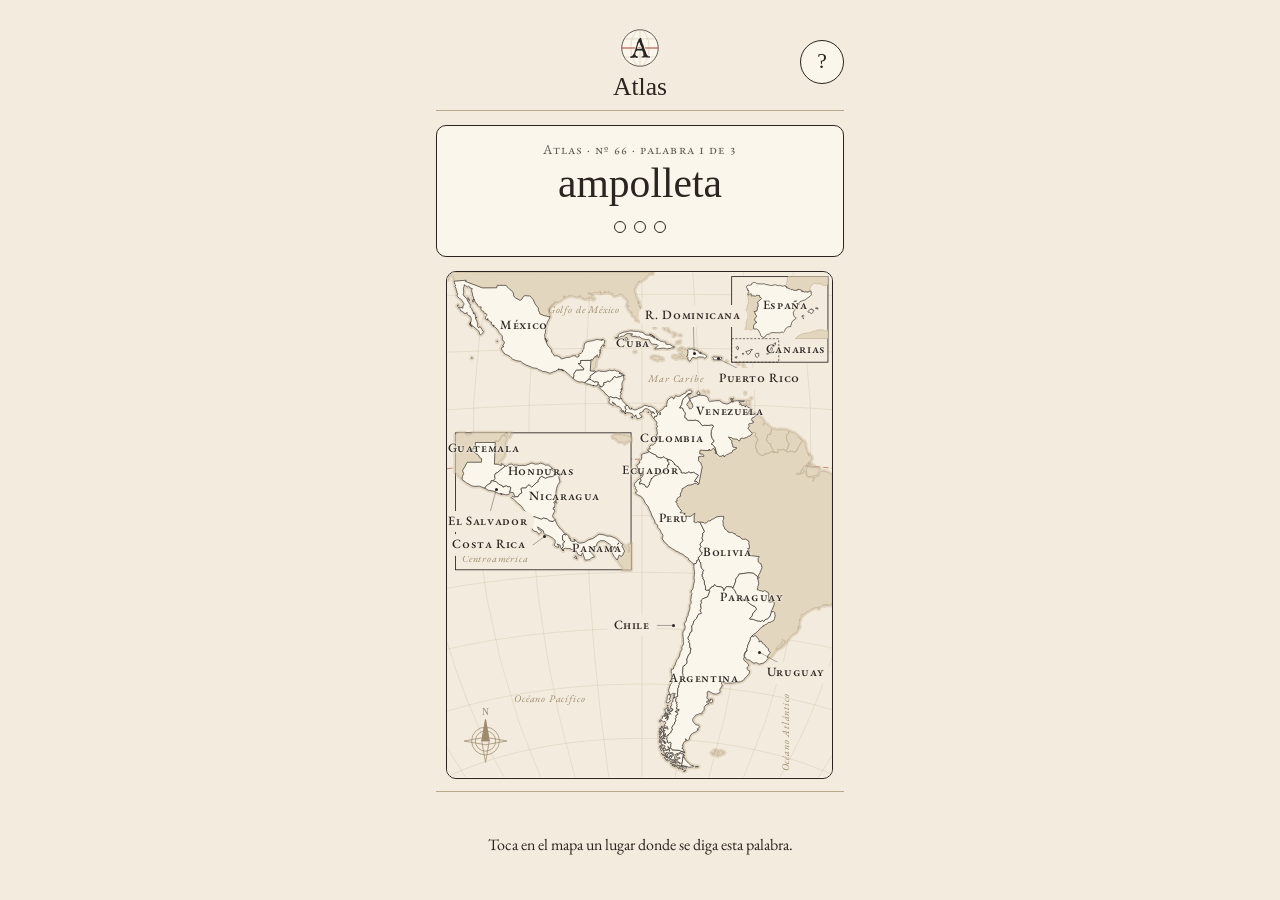
==== commit 607995b9: "Zoom solo en el mapa: la palabra, las pistas y los botones siempre a la vista - La página ya no se a" ====
--- a/index.html
+++ b/index.html
@@ -2,7 +2,7 @@
 <html lang="es">
 <head>
   <meta charset="utf-8">
-  <meta name="viewport" content="width=device-width, initial-scale=1, viewport-fit=cover">
+  <meta name="viewport" content="width=device-width, initial-scale=1, maximum-scale=1, user-scalable=no, viewport-fit=cover">
   <title>Atlas</title>
   <meta name="description" content="Atlas: cada día, tres palabras del español. ¿Sabes dónde se dicen?">
   <meta name="theme-color" content="#F3EBDD">
@@ -57,34 +57,52 @@
         <h2 class="palabra__texto" id="palabra-texto">…</h2>
         <p class="palabra__significado" id="palabra-significado" hidden></p>
         <p class="palabra__significado" id="palabra-error" hidden></p>
-        <p class="palabra__region" id="palabra-region" hidden></p>
-        <div class="intentos" id="intentos" aria-label="Intentos"></div>
+        <!-- Intentos y, tras el segundo fallo, la región (en la misma fila, para
+             que la tarjeta no crezca y el mapa no cambie de tamaño) -->
+        <div class="palabra__estado">
+          <div class="intentos" id="intentos" aria-label="Intentos"></div>
+          <p class="palabra__region" id="palabra-region" hidden></p>
+        </div>
       </section>
 
-      <!-- Mapa: se dibuja desde juego.js con los contornos de mapa-trazados.js y los nombres de mapa.js -->
-      <section class="mapa" id="mapa" aria-label="Mapa del mundo hispanohablante">
-        <!-- Al acabar una palabra, el botón para seguir aparece en el centro del mapa -->
-        <button class="boton boton--principal mapa__siguiente" id="boton-siguiente" type="button" hidden>Siguiente palabra →</button>
-      </section>
+      <!-- Mapa: se dibuja desde juego.js con los contornos de mapa-trazados.js y los nombres de mapa.js.
+           El dibujo y los nombres van en la cámara, que se amplía y se mueve con los dedos;
+           el bocadillo y los botones quedan fuera, quietos en la ventana del mapa. -->
+      <div class="mapa-hueco">
+        <section class="mapa" id="mapa" aria-label="Mapa del mundo hispanohablante">
+          <div class="mapa__camara" id="camara"></div>
+          <!-- Vuelve al mapa entero; solo se ve con el mapa ampliado -->
+          <button class="mapa__encuadrar" id="boton-encuadrar" type="button" aria-label="Ver el mapa entero" hidden>
+            <svg viewBox="0 0 20 20" aria-hidden="true"><path d="M2 7V2h5M13 2h5v5M18 13v5h-5M7 18H2v-5" /></svg>
+          </button>
+        </section>
+      </div>
 
-      <!-- Barra con la última pista
-           (el lugar elegido se confirma con el bocadillo que sale en el mapa) -->
+      <!-- Barra con la última pista y, al acabar cada palabra, el botón para seguir
+           encima del resultado (el lugar elegido se confirma con el bocadillo que sale en el mapa) -->
       <div class="barra" id="barra">
-        <p class="barra__pista" id="pista">Toca en el mapa un lugar donde se diga esta palabra.</p>
-        <!-- Tarjeta de pista tras un fallo: brújula, temperatura y si te acercas -->
-        <div class="pista" id="pista-tarjeta" hidden>
-          <div class="pista__brujula" aria-hidden="true">
-            <svg class="pista__flecha" id="pista-flecha" viewBox="0 0 20 20">
-              <path d="M10 2 L16 10 H12 V18 H8 V10 H4 Z" fill="currentColor" />
-            </svg>
+        <!-- El resultado de la palabra (con el botón para seguir encima) y la tarjeta
+             de pista ocupan el mismo hueco (ver .barra__pistas) -->
+        <div class="barra__pistas">
+          <div class="barra__final">
+            <button class="boton boton--principal" id="boton-siguiente" type="button" hidden>Siguiente palabra →</button>
+            <p class="barra__pista" id="pista">Toca en el mapa un lugar donde se diga esta palabra.</p>
           </div>
-          <div class="pista__texto">
-            <p class="pista__temperatura">
-              <span id="pista-temperatura"></span>
-              <span class="termometro" aria-hidden="true"><i></i><i></i><i></i></span>
-            </p>
-            <p class="pista__rumbo" id="pista-rumbo"></p>
-            <p class="pista__detalle" id="pista-detalle"></p>
+          <!-- Tarjeta de pista tras un fallo: brújula, temperatura y si te acercas -->
+          <div class="pista" id="pista-tarjeta" hidden>
+            <div class="pista__brujula" aria-hidden="true">
+              <svg class="pista__flecha" id="pista-flecha" viewBox="0 0 20 20">
+                <path d="M10 2 L16 10 H12 V18 H8 V10 H4 Z" fill="currentColor" />
+              </svg>
+            </div>
+            <div class="pista__texto">
+              <p class="pista__temperatura">
+                <span id="pista-temperatura"></span>
+                <span class="termometro" aria-hidden="true"><i></i><i></i><i></i></span>
+              </p>
+              <p class="pista__rumbo" id="pista-rumbo"></p>
+              <p class="pista__detalle" id="pista-detalle"></p>
+            </div>
           </div>
         </div>
       </div>
@@ -115,6 +133,7 @@
     <h2 class="dialogo__titulo" id="ayuda-titulo">Cómo se juega</h2>
     <p>Cada día aparecen tres palabras del español que solo se usan en algunos lugares del mundo hispanohablante. Se juegan una tras otra.</p>
     <p>Con cada una, <strong>toca en el mapa un lugar donde se diga</strong> y confirma. Si se usa en varios sitios, vale cualquiera. Tienes <strong>tres intentos por palabra</strong>.</p>
+    <p>Para ver de cerca los países pequeños, <strong>amplía el mapa</strong> pellizcando con dos dedos o tocando dos veces, y muévelo con un dedo.</p>
     <h3 class="subtitulo">Pistas</h3>
     <ul class="dialogo__lista">
       <li><strong>Al primer fallo</strong>, una flecha señala hacia el lugar correcto más cercano y te dice si estás <em>caliente</em> (a menos de 1.500 km), <em>templado</em> (a menos de 4.000 km) o <em>frío</em>. Desde el segundo fallo, también te dice si <em>te acercas</em> o <em>te alejas</em>.</li>
--- a/estilos.css
+++ b/estilos.css
@@ -22,7 +22,9 @@
 
 *, *::before, *::after { box-sizing: border-box; }
 
-html { -webkit-text-size-adjust: 100%; }
+/* La página no se amplía con los dedos (solo el mapa, ver .mapa): se puede
+   desplazar, pero no pellizcar ni ampliar con doble toque. */
+html { -webkit-text-size-adjust: 100%; touch-action: pan-x pan-y; }
 
 body {
   margin: 0;
@@ -217,8 +219,18 @@
   font-size: 1.15rem;
 }
 
+.palabra__estado {
+  display: flex;
+  justify-content: center;
+  align-items: center;
+  flex-wrap: wrap;
+  gap: 4px 12px;
+  min-height: 30px;
+  margin-top: 6px;
+}
+
 .palabra__region {
-  margin: 8px auto 0;
+  margin: 0;
   display: inline-block;
   padding: 2px 12px;
   border: 1px solid var(--acento);
@@ -232,7 +244,6 @@
   display: flex;
   justify-content: center;
   gap: 8px;
-  margin-top: 10px;
 }
 
 .intento {
@@ -251,11 +262,18 @@
 
 /* ---------- Mapa ---------- */
 
+.mapa-hueco { margin-top: 14px; }
+
+/* La ventana del mapa: quieta. Dentro, la cámara se amplía y se mueve con los
+   dedos (juego.js); los gestos los atiende el juego, no el navegador. */
 .mapa {
   position: relative;
   container-type: inline-size;
   aspect-ratio: 360 / 472;
-  margin-top: 14px;
+  touch-action: none;
+  -webkit-user-select: none;
+  user-select: none;
+  -webkit-touch-callout: none;
   background: var(--fondo);
   border: 1px solid var(--tinta);
   border-radius: var(--radio);
@@ -264,6 +282,21 @@
   box-shadow: inset 0 0 0 3px var(--papel), inset 0 0 0 4px var(--linea);
 }
 
+.mapa__camara {
+  position: absolute;
+  inset: 0;
+  transform-origin: 0 0;
+}
+
+/* Mientras se mueve, la cámara y los nombres van en capas propias: el dibujo no
+   se repinta en cada fotograma */
+.mapa__camara--moviendo,
+.mapa__camara--moviendo :is(.etiqueta, .mapa__ancla) { will-change: transform; }
+
+/* Las líneas del dibujo no engordan al ampliar: --trazo (juego.js) es el inverso
+   del aumento y se pone al soltar los dedos, para no repintar el dibujo en cada
+   fotograma del gesto */
+
 .mapa__lienzo {
   position: absolute;
   inset: 0;
@@ -277,15 +310,15 @@
 .mapa__reticula {
   fill: none;
   stroke: var(--linea);
-  stroke-width: .4;
+  stroke-width: calc(.4px * var(--trazo, 1));
   opacity: .55;
 }
 
 .mapa__ecuador {
   fill: none;
   stroke: var(--acento);
-  stroke-width: .8;
-  stroke-dasharray: 5 3;
+  stroke-width: calc(.8px * var(--trazo, 1));
+  stroke-dasharray: calc(5px * var(--trazo, 1)) calc(3px * var(--trazo, 1));
   opacity: .6;
 }
 
@@ -293,7 +326,7 @@
 .mapa__costa {
   fill: none;
   stroke: var(--linea);
-  stroke-width: 4;
+  stroke-width: calc(4px * var(--trazo, 1));
   stroke-linejoin: round;
   opacity: .35;
 }
@@ -301,7 +334,7 @@
 .mapa__otros {
   fill: var(--relleno);
   stroke: var(--linea);
-  stroke-width: .5;
+  stroke-width: calc(.5px * var(--trazo, 1));
   stroke-linejoin: round;
 }
 
@@ -325,24 +358,37 @@
 .mapa__marco {
   fill: none;
   stroke: var(--tinta);
-  stroke-width: .8;
+  stroke-width: calc(.8px * var(--trazo, 1));
 }
 .mapa__mar.mapa__marco { fill: var(--fondo); }
-.mapa__marco--canarias { stroke-width: .6; stroke-dasharray: 2 1.5; }
+.mapa__marco--canarias {
+  stroke-width: calc(.6px * var(--trazo, 1));
+  stroke-dasharray: calc(2px * var(--trazo, 1)) calc(1.5px * var(--trazo, 1));
+}
 
 .mapa__guia {
   stroke: var(--tinta);
-  stroke-width: .5;
+  stroke-width: calc(.5px * var(--trazo, 1));
   opacity: .7;
 }
 
-.mapa__ancla { fill: var(--tinta); }
+/* Punto al final de la línea guía (no crece al ampliar, como los nombres) */
+.mapa__ancla {
+  position: absolute;
+  width: 3.2px;
+  height: 3.2px;
+  margin: -1.6px 0 0 -1.6px;
+  border-radius: 50%;
+  background: var(--tinta);
+  pointer-events: none;
+  transform: scale(var(--inverso, 1));
+}
 
 /* Países del juego */
 .pais {
   fill: var(--papel);
   stroke: var(--tinta);
-  stroke-width: .6;
+  stroke-width: calc(.6px * var(--trazo, 1));
   stroke-linejoin: round;
   cursor: pointer;
   transition: fill .2s;
@@ -361,7 +407,9 @@
 /* Nombres de los países: botones de al menos 44 × 44 px */
 .etiqueta {
   position: absolute;
-  transform: translate(-50%, -50%);
+  /* --inverso (juego.js) deshace el aumento de la cámara: el nombre, su zona de
+     toque y su flecha miden lo mismo en pantalla con cualquier aumento */
+  transform: translate(-50%, -50%) scale(var(--inverso, 1));
   display: flex;
   align-items: center;
   justify-content: center;
@@ -373,7 +421,9 @@
   background: none;
   color: var(--tinta);
   font-family: var(--texto);
-  font-size: clamp(10px, 3cqi, 12.5px);
+  /* proporcional al mapa, para que los nombres quepan igual aunque el mapa salga
+     más pequeño en pantallas bajas (con el zoom se leen de cerca) */
+  font-size: clamp(9px, 3.3cqi, 13px);
   font-weight: 500;
   font-variant: small-caps;
   letter-spacing: .05em;
@@ -393,7 +443,11 @@
 }
 
 /* Nombre a la izquierda del punto (su final queda junto a la línea guía) */
-.etiqueta--izquierda { transform: translate(-100%, -50%); justify-content: flex-end; }
+.etiqueta--izquierda {
+  transform: translate(-100%, -50%) scale(var(--inverso, 1));
+  transform-origin: 100% 50%;
+  justify-content: flex-end;
+}
 
 /* Los nombres escritos en el mar tapan la línea guía */
 .etiqueta--mar .etiqueta__nombre {
@@ -429,6 +483,16 @@
 
 .etiqueta:disabled:not([data-estado]) { cursor: default; }
 
+/* Los nombres que ya no se pueden elegir dejan pasar el toque a los vecinos */
+.etiqueta:disabled { pointer-events: none; }
+
+/* Lugares entre los que pregunta el bocadillo «¿Cuál?» */
+.etiqueta--candidata .etiqueta__nombre {
+  background: var(--papel);
+  border-color: var(--acento);
+  border-style: dashed;
+}
+
 /* Al terminar, los lugares que no son la respuesta quedan en segundo plano */
 .mapa--terminado .etiqueta:not([data-estado]) { opacity: .5; }
 
@@ -455,23 +519,51 @@
 
 .flecha[data-temperatura] { color: var(--temperatura); }
 
-/* Bocadillo para confirmar junto al lugar elegido */
+/* Bocadillo junto al lugar elegido: «Elegir…» o, si el toque cae entre
+   varios lugares, «¿Cuál?» con un botón por lugar */
 .bocadillo {
   position: absolute;
   z-index: 1;
-  min-height: 36px;
-  padding: 6px 14px;
+  display: flex;
+  align-items: center;
   border: 1px solid var(--acento);
   border-radius: 999px;
   background: var(--acento);
+  box-shadow: 0 2px 6px rgba(43, 36, 32, .25);
+  animation: fundido .2s ease both;
+}
+
+.bocadillo__boton {
+  min-height: 36px;
+  padding: 6px 14px;
+  border: 0;
+  border-radius: 999px;
+  background: none;
   color: var(--papel);
+  font-family: inherit;
   font-size: .95rem;
   line-height: 1.1;
   white-space: nowrap;
   cursor: pointer;
   touch-action: manipulation;
-  box-shadow: 0 2px 6px rgba(43, 36, 32, .25);
-  animation: fundido .2s ease both;
+}
+
+.bocadillo--opciones {
+  gap: 4px;
+  padding: 3px;
+  background: var(--papel);
+}
+
+.bocadillo__pregunta {
+  padding: 0 4px 0 8px;
+  font-size: .95rem;
+  white-space: nowrap;
+}
+
+.bocadillo--opciones .bocadillo__boton {
+  min-height: 38px;
+  padding: 6px 11px;
+  background: var(--acento);
 }
 
 /* Pico que señala el nombre elegido */
@@ -492,36 +584,47 @@
   border-bottom-color: var(--acento);
 }
 
-.bocadillo:focus-visible { outline: 2px solid var(--tinta); outline-offset: 2px; }
+.bocadillo--opciones::after { border-top-color: var(--acento); }
+.bocadillo--opciones.bocadillo--debajo::after { border-top-color: transparent; }
+
+.bocadillo__boton:focus-visible { outline: 2px solid var(--tinta); outline-offset: 2px; }
 
 @keyframes fundido {
   from { opacity: 0; }
   to { opacity: 1; }
 }
 
-/* Botón «Siguiente palabra», en el centro del mapa al acabar cada palabra */
-.mapa__siguiente {
+/* Botón para volver al mapa entero (solo con el mapa ampliado) */
+.mapa__encuadrar {
   position: absolute;
-  top: 50%;
-  left: 50%;
-  z-index: 3;
-  transform: translate(-50%, -50%);
-  min-height: 54px;
-  padding: 12px 28px;
-  border-radius: 999px;
-  font-size: 1.2rem;
-  white-space: nowrap;
+  top: 8px;
+  right: 8px;
+  z-index: 2;
+  width: 40px;
+  height: 40px;
+  display: grid;
+  place-items: center;
+  padding: 0;
+  border: 1px solid var(--tinta);
+  border-radius: 50%;
+  background: var(--papel);
+  box-shadow: 0 1px 4px rgba(43, 36, 32, .2);
+  cursor: pointer;
   touch-action: manipulation;
-  box-shadow: 0 0 0 4px var(--papel), 0 6px 18px rgba(43, 36, 32, .35);
-  animation: aparecer-siguiente .35s ease-out;
-}
-
-.mapa__siguiente[hidden] { display: none; }
-
-@keyframes aparecer-siguiente {
-  from { opacity: 0; transform: translate(-50%, -50%) scale(.85); }
-  to   { opacity: 1; transform: translate(-50%, -50%) scale(1); }
-}
+  animation: fundido .2s ease both;
+}
+
+.mapa__encuadrar svg {
+  width: 18px;
+  height: 18px;
+  fill: none;
+  stroke: var(--tinta);
+  stroke-width: 1.8;
+  stroke-linecap: round;
+  stroke-linejoin: round;
+}
+
+.mapa__encuadrar:focus-visible { outline: 2px solid var(--acento); outline-offset: 2px; }
 
 /* ---------- Barra de elección ---------- */
 
@@ -536,6 +639,12 @@
   display: grid;
   gap: 8px;
 }
+
+.barra__pistas { display: grid; }
+
+/* Resultado de la palabra, con el botón «Siguiente palabra» encima */
+.barra__final { display: grid; gap: 8px; }
+#boton-siguiente { animation: fundido .3s ease both; }
 
 .barra__pista {
   margin: 0;
@@ -794,6 +903,92 @@
 
 .dialogo form { margin-top: 14px; }
 
+/* ---------- Pantalla de juego ---------- */
+
+/* Durante la partida, todo cabe en la pantalla y la página no se desplaza: la
+   palabra arriba, las pistas abajo y el mapa en el hueco que queda. Al terminar
+   el día, la página vuelve a desplazarse para ver el resultado. */
+body.en-juego {
+  height: 100vh;
+  height: 100dvh;
+  display: flex;
+  flex-direction: column;
+  overflow: hidden;
+}
+
+.en-juego .pagina {
+  flex: 1;
+  min-height: 0;
+  width: 100%;
+  display: flex;
+  flex-direction: column;
+  padding-bottom: 0;
+}
+
+.en-juego #juego {
+  flex: 1;
+  min-height: 0;
+  display: flex;
+  flex-direction: column;
+}
+
+.en-juego .mapa-hueco {
+  flex: 1;
+  min-height: 0;
+  container-type: size;
+  display: flex;
+  justify-content: center;
+  align-items: flex-start;
+}
+
+.en-juego .mapa { width: min(100%, 100cqh * 360 / 472); }
+
+.en-juego .barra { position: static; }
+
+/* El texto de la barra (o el resultado con el botón) y la tarjeta de pista ocupan
+   la misma celda y la barra mide siempre al menos lo que la tarjeta: así no crece
+   al fallar ni encoge el mapa */
+.en-juego .barra__pistas > .barra__final,
+.en-juego .barra__pistas > #pista-tarjeta { grid-area: 1 / 1; align-self: center; }
+.en-juego .barra__final > #pista[hidden] { display: block !important; visibility: hidden; }
+.en-juego .barra__pistas > #pista-tarjeta[hidden] { display: flex !important; visibility: hidden; }
+.pista__temperatura { min-height: 1.1em; }
+.pista__rumbo, .pista__detalle { min-height: 1.4em; }
+
+/* En pantallas bajas, cabecera y palabra más compactas para dejar sitio al mapa */
+@media (max-height: 820px) {
+  .en-juego .cabecera { padding: 4px 0; }
+  .en-juego .marca { flex-direction: row; justify-content: center; gap: 8px; }
+  .en-juego .marca__logo { width: 34px; height: 34px; }
+  .en-juego .marca__nombre { margin-top: 0; font-size: 1.45rem; }
+  .en-juego .palabra { margin-top: 10px; padding: 8px 16px 10px; }
+  .en-juego .palabra__texto { font-size: 2.3rem; }
+  .en-juego .palabra__estado { margin-top: 4px; }
+  .en-juego .mapa-hueco { margin-top: 10px; }
+  .en-juego .barra { margin-top: 8px; padding-top: 8px; }
+}
+
+/* Pantallas muy bajas (un móvil pequeño con las barras del navegador) */
+@media (max-height: 640px) {
+  .en-juego .marca__logo { width: 30px; height: 30px; }
+  .en-juego .marca__nombre { font-size: 1.3rem; }
+  .en-juego .cabecera { padding: 2px 0; }
+  .en-juego .palabra { padding: 6px 14px 6px; }
+  .en-juego .palabra__numero { font-size: .78rem; }
+  .en-juego .palabra__texto { font-size: 1.9rem; }
+  .en-juego .palabra__estado { min-height: 26px; margin-top: 2px; }
+  .en-juego .palabra__region { padding: 1px 10px; font-size: .88rem; }
+  .en-juego .mapa-hueco { margin-top: 8px; }
+  .en-juego .barra { gap: 0; padding-top: 6px; padding-bottom: max(8px, env(safe-area-inset-bottom)); }
+  .en-juego .barra__pista { font-size: .92rem; line-height: 1.3; }
+  .en-juego .pista { gap: 10px; padding: 5px 10px; }
+  .en-juego .pista__brujula { width: 34px; height: 34px; }
+  .en-juego .pista__flecha { width: 20px; height: 20px; }
+  .en-juego .pista__temperatura { font-size: 1rem; }
+  .en-juego .pista__rumbo { font-size: .95rem; line-height: 1.25; min-height: 1.25em; }
+  .en-juego .pista__detalle { font-size: .82rem; line-height: 1.25; min-height: 1.25em; }
+}
+
 /* ---------- Escritorio ---------- */
 
 @media (min-width: 600px) {
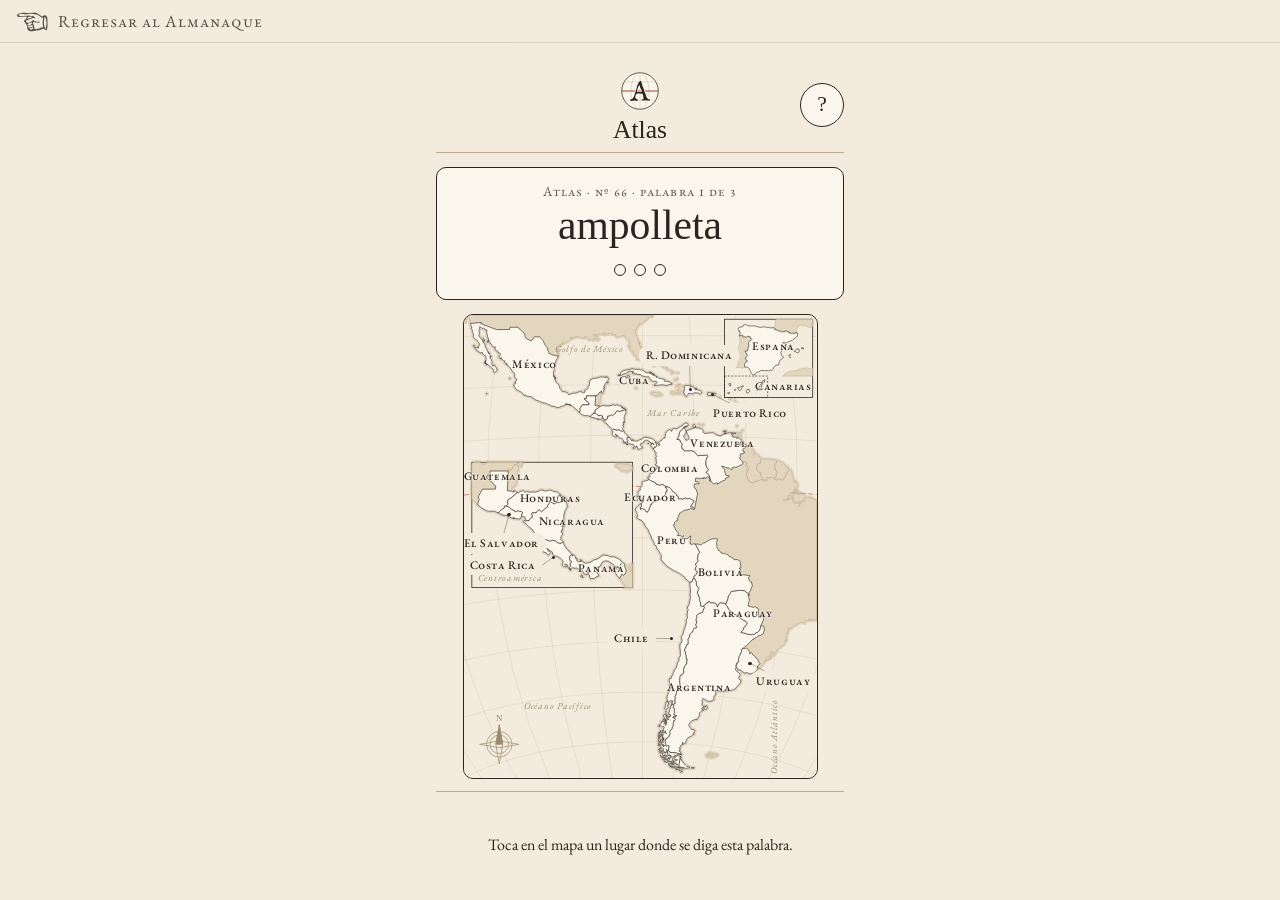
==== commit d87f1ae5: "Modo oscuro, solo si se elige en Almanaque Paleta de papel de noche bajo :root[data-theme="dark"], q" ====
--- a/index.html
+++ b/index.html
@@ -6,6 +6,15 @@
   <title>Atlas</title>
   <meta name="description" content="Atlas: cada día, tres palabras del español. ¿Sabes dónde se dicen?">
   <meta name="theme-color" content="#F3EBDD">
+  <script>
+    // Modo claro u oscuro: el que se elija en Almanaque, común a todos los juegos. Sin elegir, claro.
+    try {
+      if (localStorage.getItem('almanaque:tema') === 'dark') {
+        document.documentElement.dataset.theme = 'dark';
+        document.querySelector('meta[name="theme-color"]').content = '#1A1612';
+      }
+    } catch (e) {}
+  </script>
   <link rel="manifest" href="manifest.json">
   <link rel="icon" href="icons/logo.svg" type="image/svg+xml">
   <link rel="icon" href="icons/favicon-32.png" type="image/png" sizes="32x32">
--- a/estilos.css
+++ b/estilos.css
@@ -14,10 +14,38 @@
   --templado: #C08A2E;  /* ocre */
   --caliente: var(--acento);
 
+  /* Mapa */
+  --tierra: var(--papel);     /* países del juego */
+  --rotulo: #9C8B6E;          /* rótulos y rosa de los vientos */
+  --pais-encima: #F1E6D2;     /* país bajo el dedo o el ratón */
+  --pais-elegido: #EBCFC2;
+  --pais-correcto-borde: #7E2B1F;
+  --destello: #fff;
+
   --titulos: 'IM Fell English', Georgia, 'Times New Roman', serif;
   --texto: 'EB Garamond', Georgia, 'Times New Roman', serif;
   --radio: 10px;
   --ancho-max: 440px;
+  color-scheme: light;
+}
+
+/* Modo oscuro: solo si se elige en Almanaque (data-theme lo pone index.html). */
+:root[data-theme="dark"] {
+  --fondo: #1A1612;
+  --papel: #2E261E;
+  --tinta: #EFE4CF;
+  --relleno: #2B241D;
+  --linea: #5A4B3B;
+  --tierra: #3D3329;
+  --acento: #D9675C;
+  --frio: #8DB3D1;
+  --templado: #D9A752;
+  --rotulo: #8F7E64;
+  --pais-encima: #4D4135;
+  --pais-elegido: #5E3329;
+  --pais-correcto-borde: #F2B3A8;
+  --destello: #3A3027;
+  color-scheme: dark;
 }
 
 *, *::before, *::after { box-sizing: border-box; }
@@ -343,13 +371,13 @@
   font-style: italic;
   font-size: 9.5px;
   letter-spacing: .08em;
-  fill: #9C8B6E;
-}
-
-.mapa__rosa { fill: none; stroke: #9C8B6E; stroke-width: .7; }
-.mapa__rosa-norte { fill: #9C8B6E; }
+  fill: var(--rotulo);
+}
+
+.mapa__rosa { fill: none; stroke: var(--rotulo); stroke-width: .7; }
+.mapa__rosa-norte { fill: var(--rotulo); }
 .mapa__rosa text {
-  fill: #9C8B6E;
+  fill: var(--rotulo);
   stroke: none;
   font-family: var(--titulos);
   font-size: 9px;
@@ -386,7 +414,7 @@
 
 /* Países del juego */
 .pais {
-  fill: var(--papel);
+  fill: var(--tierra);
   stroke: var(--tinta);
   stroke-width: calc(.6px * var(--trazo, 1));
   stroke-linejoin: round;
@@ -394,14 +422,14 @@
   transition: fill .2s;
 }
 
-.pais--encima { fill: #F1E6D2; }
+.pais--encima { fill: var(--pais-encima); }
 @media (hover: hover) {
-  .pais:hover { fill: #F1E6D2; }
-}
-
-.pais[data-estado="elegido"] { fill: #EBCFC2; }
+  .pais:hover { fill: var(--pais-encima); }
+}
+
+.pais[data-estado="elegido"] { fill: var(--pais-elegido); }
 .pais[data-estado="fallo"] { fill: url(#rayado); cursor: default; }
-.pais[data-estado="correcto"] { fill: var(--acento); stroke: #7E2B1F; cursor: default; }
+.pais[data-estado="correcto"] { fill: var(--acento); stroke: var(--pais-correcto-borde); cursor: default; }
 .mapa--terminado .pais { cursor: default; }
 
 /* Nombres de los países: botones de al menos 44 × 44 px */
@@ -467,7 +495,7 @@
 
 .etiqueta[data-estado="fallo"] { cursor: default; }
 .etiqueta[data-estado="fallo"] .etiqueta__nombre {
-  color: rgba(43, 36, 32, .65);
+  color: color-mix(in srgb, var(--tinta) 65%, transparent);
   text-decoration: line-through;
   text-decoration-color: var(--acento);
 }
@@ -500,7 +528,7 @@
 .destello { animation: destello .45s ease; }
 
 @keyframes destello {
-  35% { background-color: #fff; box-shadow: 0 0 0 4px rgba(163, 58, 42, .18); }
+  35% { background-color: var(--destello); box-shadow: 0 0 0 4px rgba(163, 58, 42, .18); }
   100% { box-shadow: 0 0 0 0 rgba(163, 58, 42, 0); }
 }
 
@@ -747,7 +775,7 @@
 .pista__rumbo { font-size: 1.05rem; }
 
 .pista__detalle {
-  color: rgba(43, 36, 32, .7);
+  color: color-mix(in srgb, var(--tinta) 70%, transparent);
   font-size: .9rem;
 }
 
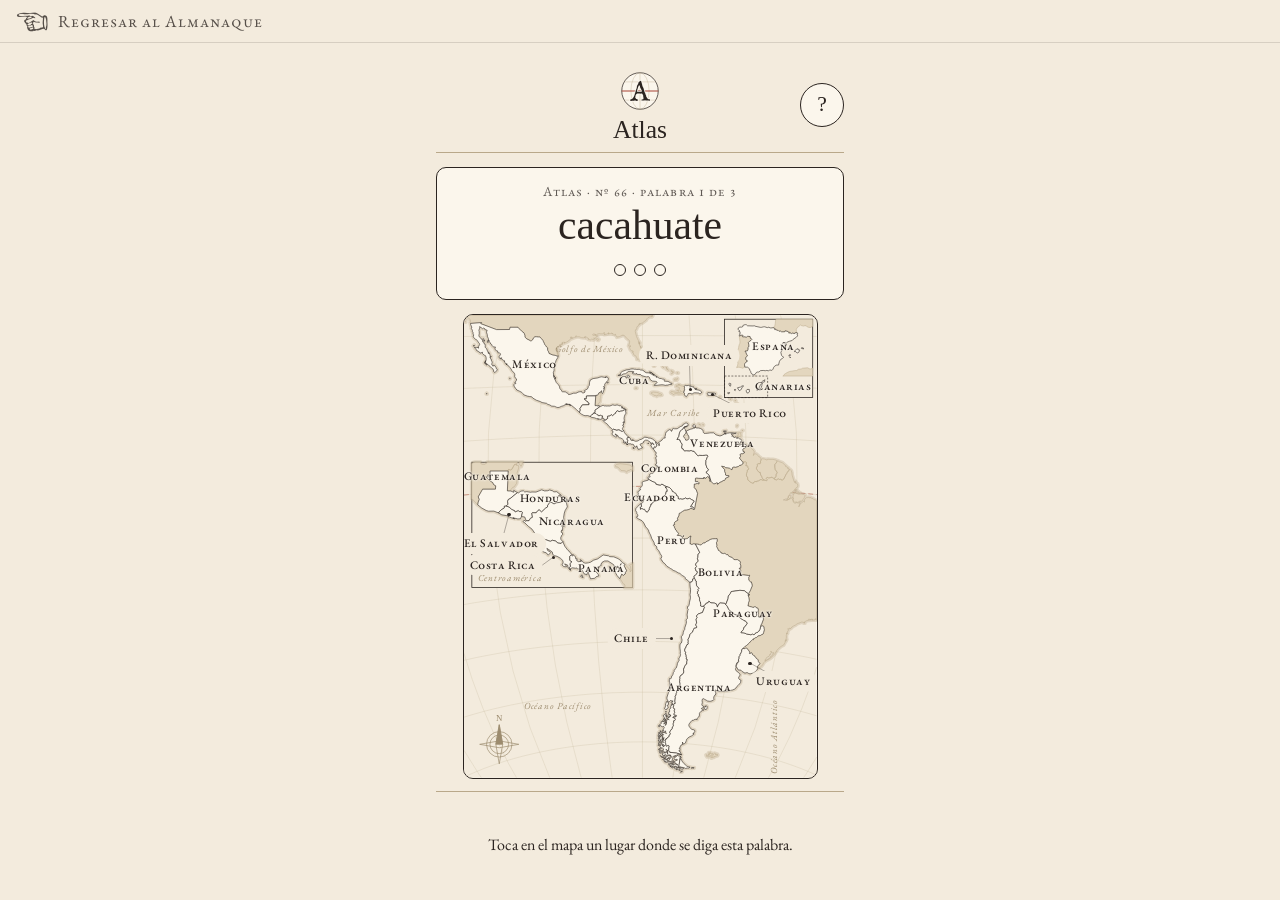
==== commit c8d4be45: "El globo de la portada gira: los meridianos se mueven como si rotara la esfera Co-Authored-By: Claud" ====
--- a/index.html
+++ b/index.html
@@ -5,6 +5,17 @@
   <meta name="viewport" content="width=device-width, initial-scale=1, maximum-scale=1, user-scalable=no, viewport-fit=cover">
   <title>Atlas</title>
   <meta name="description" content="Atlas: cada día, tres palabras del español. ¿Sabes dónde se dicen?">
+  <!-- Vista previa al compartir el enlace (WhatsApp, X, Bluesky…): el icono del juego. -->
+  <meta property="og:type" content="website">
+  <meta property="og:site_name" content="Almanaque">
+  <meta property="og:title" content="Atlas">
+  <meta property="og:description" content="Atlas: cada día, tres palabras del español. ¿Sabes dónde se dicen?">
+  <meta property="og:url" content="https://joseleking.github.io/Atlas/">
+  <meta property="og:image" content="https://joseleking.github.io/Atlas/icons/icono-512.png">
+  <meta property="og:image:width" content="512">
+  <meta property="og:image:height" content="512">
+  <meta property="og:image:alt" content="Icono de Atlas">
+  <meta name="twitter:card" content="summary">
   <meta name="theme-color" content="#F3EBDD">
   <script>
     // Modo claro u oscuro: el que se elija en Almanaque, común a todos los juegos. Sin elegir, claro.
@@ -30,6 +41,9 @@
 <body>
   <!-- Dibujo del logo (la A va en trazado para no depender de la fuente) -->
   <svg width="0" height="0" style="position:absolute" aria-hidden="true">
+    <symbol id="logo-a" viewBox="0 0 200 200">
+<path d="M58.34 137.81L58.34 137.81Q58.34 136.72 59.06 136.14Q59.78 135.56 60.76 135.25Q61.74 134.93 62.75 134.73Q63.76 134.53 64.39 134.12L64.39 134.12Q64.57 134.01 64.85 133.75Q65.14 133.49 65.49 133.17Q65.83 132.86 66.18 132.60Q66.52 132.34 66.70 132.22L66.70 132.22L69.46 130.84Q69.98 130.61 70.76 129.51Q71.54 128.42 72.31 127.06Q73.09 125.71 73.78 124.41Q74.48 123.12 74.76 122.48L74.76 122.48Q74.88 122.37 74.94 121.85Q74.99 121.33 74.99 121.04L74.99 121.04Q75.05 120.81 75.22 120.44Q75.40 120.06 75.40 119.95L75.40 119.95Q75.51 119.83 75.80 119.40Q76.09 118.97 76.43 118.51Q76.78 118.05 77.04 117.62Q77.30 117.18 77.36 117.07L77.36 117.07Q77.41 117.01 77.47 116.64Q77.53 116.26 77.59 115.83Q77.64 115.40 77.70 114.99Q77.76 114.59 77.76 114.48L77.76 114.48Q78.11 112.63 78.77 110.76Q79.43 108.89 80.09 107.04Q80.76 105.20 81.27 103.30Q81.79 101.40 81.97 99.44L81.97 99.44L85.94 88.49Q86.75 86.19 86.89 83.62Q87.04 81.06 87.73 78.58L87.73 78.58Q88.71 76.33 90.09 74.17Q91.47 72.01 92.63 69.53L92.63 69.53Q93.03 68.27 93.11 66.85Q93.20 65.44 94.01 64.23L94.01 64.23Q94.30 63.83 95.45 62.68Q96.60 61.53 97.93 60.32Q99.25 59.11 100.52 58.18Q101.79 57.26 102.36 57.26L102.36 57.26Q103.46 57.26 103.86 58.07L103.86 58.07Q104.15 58.30 104.47 58.82Q104.78 59.34 104.78 59.45L104.78 59.45Q105.07 60.49 105.59 61.53Q106.11 62.56 106.45 63.77L106.45 63.77L106.40 65.04Q106.40 65.85 106.77 66.74Q107.14 67.63 107.38 68.21L107.38 68.21Q108.01 70.23 108.50 72.13Q108.99 74.03 109.28 75.93L109.28 75.93Q109.51 77.08 110.03 78.03Q110.54 78.98 110.54 80.19L110.54 80.19L110.49 81.12Q111.52 82.04 112.04 82.79Q112.56 83.54 112.88 84.31Q113.19 85.09 113.51 85.98Q113.83 86.88 114.52 88.14L114.52 88.14Q115.10 89.30 115.38 90.31Q115.67 91.31 115.87 92.35Q116.08 93.39 116.31 94.54Q116.54 95.69 117.05 97.02L117.05 97.02Q117.11 97.31 117.43 98.00Q117.75 98.69 117.75 98.92L117.75 98.92L117.75 101.11Q117.75 101.22 117.98 101.63Q118.21 102.03 118.50 102.52Q118.78 103.01 119.01 103.47Q119.24 103.93 119.24 104.10L119.24 104.10Q119.24 104.16 119.27 104.42Q119.30 104.68 119.33 105.00Q119.36 105.31 119.42 105.60Q119.47 105.89 119.53 105.89L119.53 105.89L121.15 107.50Q121.55 107.85 121.66 108.31Q121.78 108.77 121.84 109.32Q121.89 109.87 121.95 110.41Q122.01 110.96 122.30 111.48L122.30 111.48Q122.99 113.09 123.51 114.79Q124.03 116.49 124.89 118.16L124.89 118.16Q125.41 119.37 125.75 120.73Q126.10 122.08 126.10 123.35L126.10 123.35L126.10 124.04Q126.85 125.37 127.77 126.40Q128.69 127.44 129.27 128.42L129.27 128.42Q129.79 129.69 130.36 130.44Q130.94 131.18 131.49 131.65Q132.04 132.11 132.55 132.37Q133.07 132.63 133.59 132.91L133.59 132.91Q134.86 133.66 136.21 134.01Q137.57 134.35 139.64 134.70L139.64 134.70L141.25 135.10Q142.00 135.56 142.18 136.46Q142.35 137.35 142.35 137.98L142.35 137.98Q142.35 139.19 141.40 139.74Q140.45 140.29 139.47 140.29L139.47 140.29L134.57 140L133.36 140Q133.07 139.77 132.58 139.63Q132.09 139.48 131.57 139.42Q131.06 139.37 130.62 139.37Q130.19 139.37 130.08 139.31L130.08 139.31L123.22 139.31Q122.76 138.67 122.38 138.59Q122.01 138.50 121.32 138.50L121.32 138.50Q118.96 138.50 116.39 139.11Q113.83 139.71 110.95 139.71L110.95 139.71L109.68 139.71Q108.76 139.71 107.92 139.65Q107.09 139.60 106.45 139.19L106.45 139.19Q106.17 139.02 106.17 138.21L106.17 138.21L106.28 137.29Q106.40 137.00 106.40 136.77Q106.40 136.54 106.40 136.43L106.40 136.43Q106.40 136.02 106.74 135.91L106.74 135.91Q107.78 135.45 109.10 135.22Q110.43 134.99 111.64 134.70Q112.85 134.41 113.68 133.89Q114.52 133.37 114.52 132.34L114.52 132.34L114.52 132.22Q114.46 130.90 114.32 129.20Q114.17 127.50 114.17 125.83L114.17 125.83Q114.17 125.25 113.80 124.62Q113.42 123.98 113.37 123.46L113.37 123.46L113.37 119.95Q113.25 119.20 112.65 117.56Q112.04 115.92 111.15 114.30Q110.26 112.69 109.22 111.45Q108.18 110.21 107.14 110.21L107.14 110.21Q105.65 110.21 104.06 110.85Q102.48 111.48 100.86 111.48L100.86 111.48Q99.48 111.48 98.24 110.93Q97.00 110.38 95.33 110.38L95.33 110.38L91.65 110.38Q90.44 110.38 89.20 110.53Q87.96 110.67 86.92 111.31L86.92 111.31Q85.13 112.34 83.64 114.10Q82.14 115.86 81.45 118.45L81.45 118.45L81.04 122.48Q81.04 122.60 80.93 123.06Q80.81 123.52 80.70 124.04Q80.58 124.56 80.47 124.99Q80.35 125.42 80.35 125.54L80.35 125.54Q80.35 125.65 80.29 125.88Q80.24 126.11 80.24 126.34L80.24 126.34Q80.24 127.38 80.58 127.84Q80.93 128.30 81.45 129.23L81.45 129.23Q81.74 129.74 82.23 130.61Q82.71 131.47 83.23 132.11L83.23 132.11Q84.04 132.80 85.39 133.20Q86.75 133.60 88.07 134.07Q89.40 134.53 90.35 135.22Q91.30 135.91 91.30 137.12L91.30 137.12L91.30 137.52Q91.01 139.77 89.63 140.49Q88.25 141.21 86.06 141.21L86.06 141.21L81.04 139.88L78.97 139.88Q77.93 139.88 76.84 139.94Q75.74 140 74.73 140.12Q73.73 140.23 72.95 140.43Q72.17 140.63 71.77 140.92L71.77 140.92Q70.33 140.92 68.92 140.98Q67.50 141.04 66.38 141.09Q65.26 141.15 64.54 141.18Q63.82 141.21 63.70 141.21L63.70 141.21Q62.95 141.21 62.03 140.98Q61.11 140.75 60.27 140.29Q59.44 139.83 58.89 139.22Q58.34 138.62 58.34 137.81ZM88.02 98.75L88.02 98.75Q87.96 99.38 87.90 99.98Q87.84 100.59 87.84 101.11L87.84 101.11Q87.84 102.72 88.59 103.27Q89.34 103.82 90.90 103.82L90.90 103.82Q91.07 103.82 91.18 103.70L91.18 103.70Q91.24 103.64 91.30 103.53L91.30 103.53Q91.42 103.53 92.08 103.41Q92.74 103.30 93.03 103.24L93.03 103.24Q93.55 103.30 94.04 103.41Q94.53 103.53 94.81 103.53L94.81 103.53L103.86 103.53Q107.78 103.53 107.78 99.96L107.78 99.96Q107.78 99.44 107.40 98.63Q107.03 97.82 106.51 96.87Q105.99 95.92 105.50 94.89Q105.01 93.85 104.78 92.87L104.78 92.87Q104.78 92.47 104.49 92.18L104.49 92.18L101.79 88.14Q101.79 87.86 101.58 87.57Q101.38 87.28 101.27 86.99L101.27 86.99L100.98 85.78Q100.69 84.57 100.29 82.84Q99.88 81.12 99.31 79.56Q98.73 78.00 98.01 76.91Q97.29 75.81 96.43 75.81L96.43 75.81Q95.91 75.81 95.10 77.31Q94.30 78.81 93.35 81.12Q92.39 83.42 91.44 86.21Q90.49 89.01 89.74 91.54Q89.00 94.08 88.51 96.07Q88.02 98.05 88.02 98.75Z" fill="#2B2420" stroke="#FBF6EC" stroke-width="7" stroke-linejoin="round" paint-order="stroke"/>
+    </symbol>
     <symbol id="logo" viewBox="0 0 200 200">
 <circle cx="100" cy="100" r="76" fill="#FBF6EC" stroke="#2B2420" stroke-width="3"/>
 <ellipse cx="100" cy="100" rx="38" ry="76" fill="none" stroke="#B9A88A" stroke-width="1.5"/>
@@ -37,13 +51,28 @@
 <line x1="34" y1="62" x2="166" y2="62" stroke="#B9A88A" stroke-width="1.5"/>
 <line x1="34" y1="138" x2="166" y2="138" stroke="#B9A88A" stroke-width="1.5"/>
 <line x1="24" y1="100" x2="176" y2="100" stroke="#A33A2A" stroke-width="4"/>
-<path d="M58.34 137.81L58.34 137.81Q58.34 136.72 59.06 136.14Q59.78 135.56 60.76 135.25Q61.74 134.93 62.75 134.73Q63.76 134.53 64.39 134.12L64.39 134.12Q64.57 134.01 64.85 133.75Q65.14 133.49 65.49 133.17Q65.83 132.86 66.18 132.60Q66.52 132.34 66.70 132.22L66.70 132.22L69.46 130.84Q69.98 130.61 70.76 129.51Q71.54 128.42 72.31 127.06Q73.09 125.71 73.78 124.41Q74.48 123.12 74.76 122.48L74.76 122.48Q74.88 122.37 74.94 121.85Q74.99 121.33 74.99 121.04L74.99 121.04Q75.05 120.81 75.22 120.44Q75.40 120.06 75.40 119.95L75.40 119.95Q75.51 119.83 75.80 119.40Q76.09 118.97 76.43 118.51Q76.78 118.05 77.04 117.62Q77.30 117.18 77.36 117.07L77.36 117.07Q77.41 117.01 77.47 116.64Q77.53 116.26 77.59 115.83Q77.64 115.40 77.70 114.99Q77.76 114.59 77.76 114.48L77.76 114.48Q78.11 112.63 78.77 110.76Q79.43 108.89 80.09 107.04Q80.76 105.20 81.27 103.30Q81.79 101.40 81.97 99.44L81.97 99.44L85.94 88.49Q86.75 86.19 86.89 83.62Q87.04 81.06 87.73 78.58L87.73 78.58Q88.71 76.33 90.09 74.17Q91.47 72.01 92.63 69.53L92.63 69.53Q93.03 68.27 93.11 66.85Q93.20 65.44 94.01 64.23L94.01 64.23Q94.30 63.83 95.45 62.68Q96.60 61.53 97.93 60.32Q99.25 59.11 100.52 58.18Q101.79 57.26 102.36 57.26L102.36 57.26Q103.46 57.26 103.86 58.07L103.86 58.07Q104.15 58.30 104.47 58.82Q104.78 59.34 104.78 59.45L104.78 59.45Q105.07 60.49 105.59 61.53Q106.11 62.56 106.45 63.77L106.45 63.77L106.40 65.04Q106.40 65.85 106.77 66.74Q107.14 67.63 107.38 68.21L107.38 68.21Q108.01 70.23 108.50 72.13Q108.99 74.03 109.28 75.93L109.28 75.93Q109.51 77.08 110.03 78.03Q110.54 78.98 110.54 80.19L110.54 80.19L110.49 81.12Q111.52 82.04 112.04 82.79Q112.56 83.54 112.88 84.31Q113.19 85.09 113.51 85.98Q113.83 86.88 114.52 88.14L114.52 88.14Q115.10 89.30 115.38 90.31Q115.67 91.31 115.87 92.35Q116.08 93.39 116.31 94.54Q116.54 95.69 117.05 97.02L117.05 97.02Q117.11 97.31 117.43 98.00Q117.75 98.69 117.75 98.92L117.75 98.92L117.75 101.11Q117.75 101.22 117.98 101.63Q118.21 102.03 118.50 102.52Q118.78 103.01 119.01 103.47Q119.24 103.93 119.24 104.10L119.24 104.10Q119.24 104.16 119.27 104.42Q119.30 104.68 119.33 105.00Q119.36 105.31 119.42 105.60Q119.47 105.89 119.53 105.89L119.53 105.89L121.15 107.50Q121.55 107.85 121.66 108.31Q121.78 108.77 121.84 109.32Q121.89 109.87 121.95 110.41Q122.01 110.96 122.30 111.48L122.30 111.48Q122.99 113.09 123.51 114.79Q124.03 116.49 124.89 118.16L124.89 118.16Q125.41 119.37 125.75 120.73Q126.10 122.08 126.10 123.35L126.10 123.35L126.10 124.04Q126.85 125.37 127.77 126.40Q128.69 127.44 129.27 128.42L129.27 128.42Q129.79 129.69 130.36 130.44Q130.94 131.18 131.49 131.65Q132.04 132.11 132.55 132.37Q133.07 132.63 133.59 132.91L133.59 132.91Q134.86 133.66 136.21 134.01Q137.57 134.35 139.64 134.70L139.64 134.70L141.25 135.10Q142.00 135.56 142.18 136.46Q142.35 137.35 142.35 137.98L142.35 137.98Q142.35 139.19 141.40 139.74Q140.45 140.29 139.47 140.29L139.47 140.29L134.57 140L133.36 140Q133.07 139.77 132.58 139.63Q132.09 139.48 131.57 139.42Q131.06 139.37 130.62 139.37Q130.19 139.37 130.08 139.31L130.08 139.31L123.22 139.31Q122.76 138.67 122.38 138.59Q122.01 138.50 121.32 138.50L121.32 138.50Q118.96 138.50 116.39 139.11Q113.83 139.71 110.95 139.71L110.95 139.71L109.68 139.71Q108.76 139.71 107.92 139.65Q107.09 139.60 106.45 139.19L106.45 139.19Q106.17 139.02 106.17 138.21L106.17 138.21L106.28 137.29Q106.40 137.00 106.40 136.77Q106.40 136.54 106.40 136.43L106.40 136.43Q106.40 136.02 106.74 135.91L106.74 135.91Q107.78 135.45 109.10 135.22Q110.43 134.99 111.64 134.70Q112.85 134.41 113.68 133.89Q114.52 133.37 114.52 132.34L114.52 132.34L114.52 132.22Q114.46 130.90 114.32 129.20Q114.17 127.50 114.17 125.83L114.17 125.83Q114.17 125.25 113.80 124.62Q113.42 123.98 113.37 123.46L113.37 123.46L113.37 119.95Q113.25 119.20 112.65 117.56Q112.04 115.92 111.15 114.30Q110.26 112.69 109.22 111.45Q108.18 110.21 107.14 110.21L107.14 110.21Q105.65 110.21 104.06 110.85Q102.48 111.48 100.86 111.48L100.86 111.48Q99.48 111.48 98.24 110.93Q97.00 110.38 95.33 110.38L95.33 110.38L91.65 110.38Q90.44 110.38 89.20 110.53Q87.96 110.67 86.92 111.31L86.92 111.31Q85.13 112.34 83.64 114.10Q82.14 115.86 81.45 118.45L81.45 118.45L81.04 122.48Q81.04 122.60 80.93 123.06Q80.81 123.52 80.70 124.04Q80.58 124.56 80.47 124.99Q80.35 125.42 80.35 125.54L80.35 125.54Q80.35 125.65 80.29 125.88Q80.24 126.11 80.24 126.34L80.24 126.34Q80.24 127.38 80.58 127.84Q80.93 128.30 81.45 129.23L81.45 129.23Q81.74 129.74 82.23 130.61Q82.71 131.47 83.23 132.11L83.23 132.11Q84.04 132.80 85.39 133.20Q86.75 133.60 88.07 134.07Q89.40 134.53 90.35 135.22Q91.30 135.91 91.30 137.12L91.30 137.12L91.30 137.52Q91.01 139.77 89.63 140.49Q88.25 141.21 86.06 141.21L86.06 141.21L81.04 139.88L78.97 139.88Q77.93 139.88 76.84 139.94Q75.74 140 74.73 140.12Q73.73 140.23 72.95 140.43Q72.17 140.63 71.77 140.92L71.77 140.92Q70.33 140.92 68.92 140.98Q67.50 141.04 66.38 141.09Q65.26 141.15 64.54 141.18Q63.82 141.21 63.70 141.21L63.70 141.21Q62.95 141.21 62.03 140.98Q61.11 140.75 60.27 140.29Q59.44 139.83 58.89 139.22Q58.34 138.62 58.34 137.81ZM88.02 98.75L88.02 98.75Q87.96 99.38 87.90 99.98Q87.84 100.59 87.84 101.11L87.84 101.11Q87.84 102.72 88.59 103.27Q89.34 103.82 90.90 103.82L90.90 103.82Q91.07 103.82 91.18 103.70L91.18 103.70Q91.24 103.64 91.30 103.53L91.30 103.53Q91.42 103.53 92.08 103.41Q92.74 103.30 93.03 103.24L93.03 103.24Q93.55 103.30 94.04 103.41Q94.53 103.53 94.81 103.53L94.81 103.53L103.86 103.53Q107.78 103.53 107.78 99.96L107.78 99.96Q107.78 99.44 107.40 98.63Q107.03 97.82 106.51 96.87Q105.99 95.92 105.50 94.89Q105.01 93.85 104.78 92.87L104.78 92.87Q104.78 92.47 104.49 92.18L104.49 92.18L101.79 88.14Q101.79 87.86 101.58 87.57Q101.38 87.28 101.27 86.99L101.27 86.99L100.98 85.78Q100.69 84.57 100.29 82.84Q99.88 81.12 99.31 79.56Q98.73 78.00 98.01 76.91Q97.29 75.81 96.43 75.81L96.43 75.81Q95.91 75.81 95.10 77.31Q94.30 78.81 93.35 81.12Q92.39 83.42 91.44 86.21Q90.49 89.01 89.74 91.54Q89.00 94.08 88.51 96.07Q88.02 98.05 88.02 98.75Z" fill="#2B2420" stroke="#FBF6EC" stroke-width="7" stroke-linejoin="round" paint-order="stroke"/>
+<use href="#logo-a" width="200" height="200"/>
     </symbol>
   </svg>
 
   <!-- Portada de arranque: se desvanece en cuanto el juego está listo -->
   <div class="portada" id="portada" aria-hidden="true">
-    <svg class="portada__logo"><use href="#logo"/></svg>
+    <!-- Copia del logo con meridianos que giran (seis, separados 30°) -->
+    <svg class="portada__logo" viewBox="0 0 200 200">
+      <circle cx="100" cy="100" r="76" fill="#FBF6EC" stroke="#2B2420" stroke-width="3"/>
+      <g class="meridianos" fill="none" stroke="#B9A88A">
+        <path class="meridiano" d="M100 24A76 76 0 0 1 100 176"/>
+        <path class="meridiano" d="M100 24A76 76 0 0 1 100 176"/>
+        <path class="meridiano" d="M100 24A76 76 0 0 1 100 176"/>
+        <path class="meridiano" d="M100 24A76 76 0 0 1 100 176"/>
+        <path class="meridiano" d="M100 24A76 76 0 0 1 100 176"/>
+        <path class="meridiano" d="M100 24A76 76 0 0 1 100 176"/>
+      </g>
+      <line x1="34" y1="62" x2="166" y2="62" stroke="#B9A88A" stroke-width="1.5"/>
+      <line x1="34" y1="138" x2="166" y2="138" stroke="#B9A88A" stroke-width="1.5"/>
+      <line x1="24" y1="100" x2="176" y2="100" stroke="#A33A2A" stroke-width="4"/>
+      <use href="#logo-a" width="200" height="200"/>
+    </svg>
     <p class="portada__nombre">Atlas</p>
   </div>
 
--- a/estilos.css
+++ b/estilos.css
@@ -108,6 +108,39 @@
 
 @keyframes asomar {
   from { opacity: 0; transform: scale(.92); }
+}
+
+/* El globo de la portada gira: cada meridiano es medio óvalo que se estrecha
+   y se ensancha (escala = seno de la longitud) y se apaga cerca del borde.
+   Van separados 30°, así que en cada momento puede verse igual que el logo. */
+.meridiano {
+  stroke-width: 1px;
+  vector-effect: non-scaling-stroke;
+  transform-box: view-box;
+  transform-origin: 100px 100px;
+  animation: meridiano 3.6s linear infinite;
+}
+
+/* Posición de partida (es la del logo) y retraso de cada uno */
+.meridiano:nth-child(1) { transform: scaleX(-1);    opacity: 0; animation-delay: 0s; }
+.meridiano:nth-child(2) { transform: scaleX(-.866); opacity: 0; animation-delay: -.6s; }
+.meridiano:nth-child(3) { transform: scaleX(-.5);               animation-delay: -1.2s; }
+.meridiano:nth-child(4) { transform: scaleX(.001);              animation-delay: -1.8s; }
+.meridiano:nth-child(5) { transform: scaleX(.5);                animation-delay: -2.4s; }
+.meridiano:nth-child(6) { transform: scaleX(.866);  opacity: 0; animation-delay: -3s; }
+
+@keyframes meridiano {
+  0%      { transform: scaleX(-1);    opacity: 0; }
+  16.667% { transform: scaleX(-.866); opacity: 0; }
+  25%     { transform: scaleX(-.707); }
+  33.333% { transform: scaleX(-.5);   opacity: 1; }
+  41.667% { transform: scaleX(-.259); }
+  50%     { transform: scaleX(.001); }
+  58.333% { transform: scaleX(.259); }
+  66.667% { transform: scaleX(.5);    opacity: 1; }
+  75%     { transform: scaleX(.707); }
+  83.333% { transform: scaleX(.866);  opacity: 0; }
+  100%    { transform: scaleX(1);     opacity: 0; }
 }
 
 /* ---------- Cabecera ---------- */
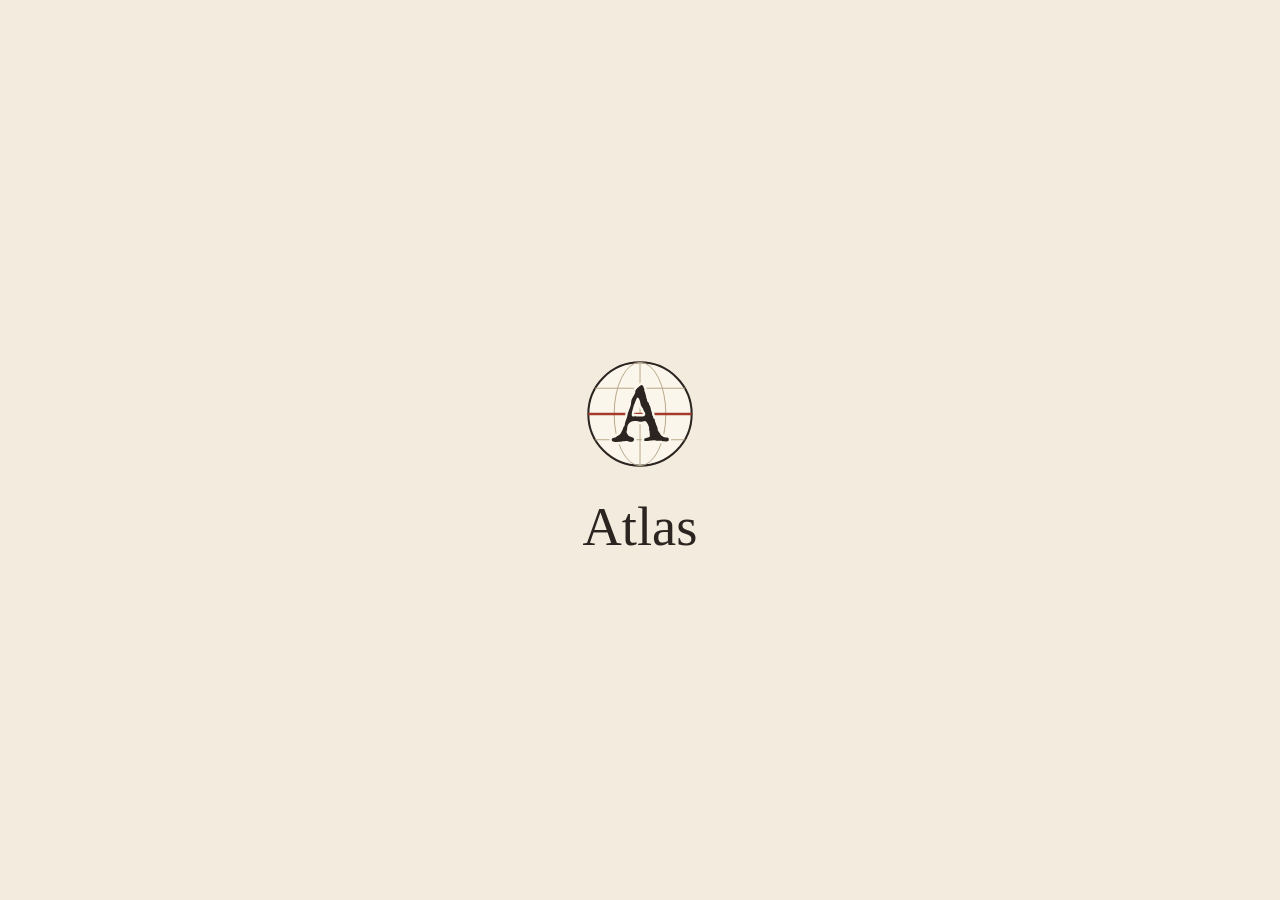
==== commit a18a8428: "El reto cambia a medianoche en la hora local del jugador, no en la de Madrid Co-Authored-By: Claude " ====
--- a/index.html
+++ b/index.html
@@ -178,7 +178,7 @@
       <li><strong>Al segundo fallo</strong>, se desvela la región: Caribe, Andes, Cono Sur…</li>
       <li><strong>Al tercero</strong>, verás la solución y pasarás a la siguiente palabra.</li>
     </ul>
-    <p>Hay tres palabras nuevas cada día a medianoche (hora de España). Cada día que juegas suma a tu racha, aciertes o no; solo se pierde si te saltas un día.</p>
+    <p>Hay tres palabras nuevas cada día a medianoche. Cada día que juegas suma a tu racha, aciertes o no; solo se pierde si te saltas un día.</p>
     <form method="dialog">
       <button class="boton boton--principal boton--ancho" type="submit">A jugar</button>
     </form>
--- a/estilos.css
+++ b/estilos.css
@@ -87,7 +87,7 @@
   gap: 18px;
   padding: env(safe-area-inset-top) 16px env(safe-area-inset-bottom);
   background: var(--fondo);
-  transition: opacity .45s ease, visibility 0s .45s;
+  transition: opacity .5s ease, visibility 0s .5s;
 }
 
 .portada--fuera { opacity: 0; visibility: hidden; }
